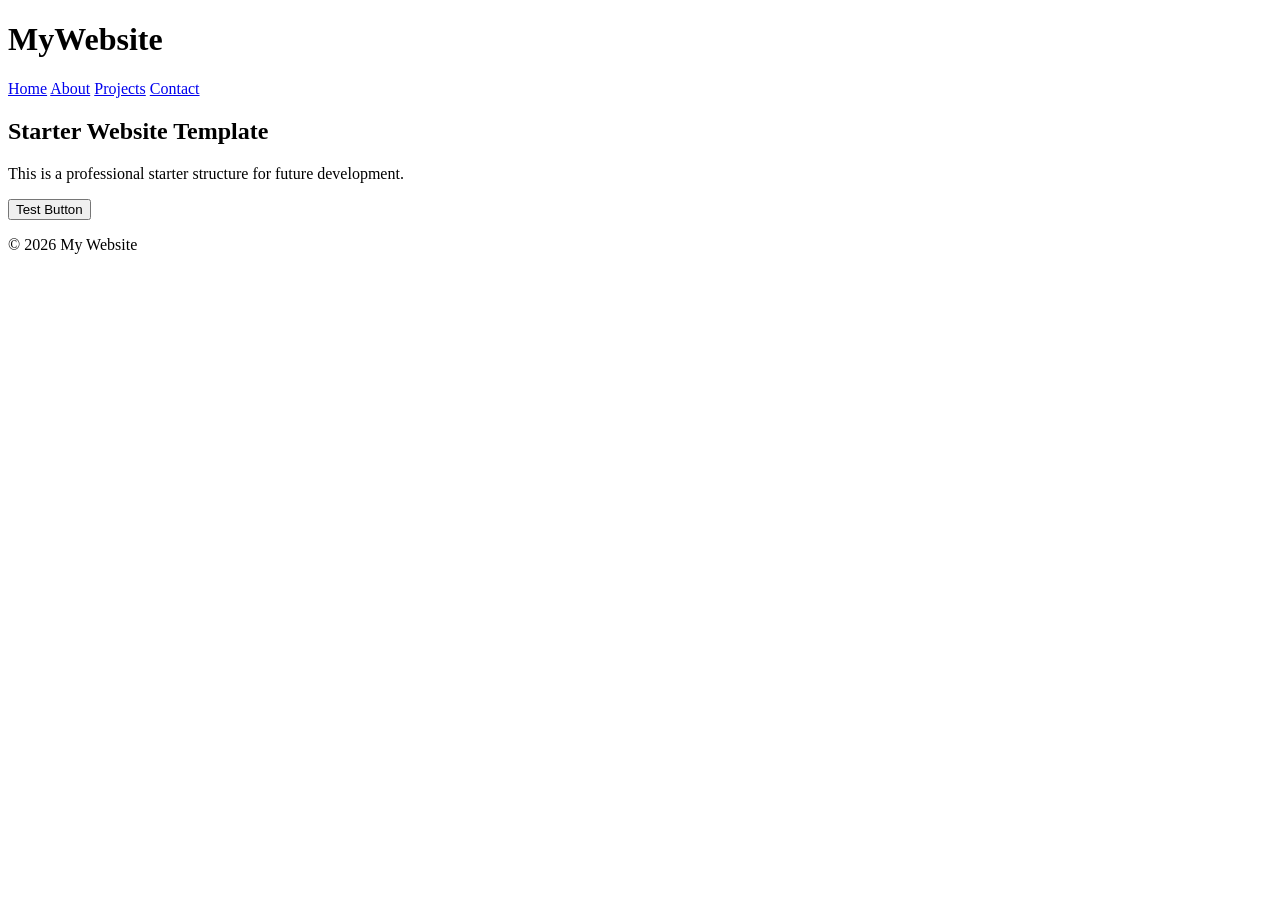
==== index.html @ 94a3c014 "Add files via upload" ====
<!DOCTYPE html>
<html lang="en">
<head>
  <meta charset="UTF-8">
  <meta name="viewport" content="width=device-width, initial-scale=1.0">
  <title>My Website</title>

  <link rel="stylesheet" href="assets/css/styles.css">
</head>

<body>

<header class="site-header">
  <div class="container">
    <h1 class="logo">MyWebsite</h1>

    <nav class="nav">
      <a href="index.html">Home</a>
      <a href="pages/about.html">About</a>
      <a href="#">Projects</a>
      <a href="#">Contact</a>
    </nav>
  </div>
</header>

<main>
  <section class="hero container">
    <h2>Starter Website Template</h2>
    <p>This is a professional starter structure for future development.</p>

    <button id="demoBtn">Test Button</button>
  </section>
</main>

<footer class="site-footer">
  <p>© 2026 My Website</p>
</footer>

<script src="assets/js/main.js"></script>

</body>
</html>
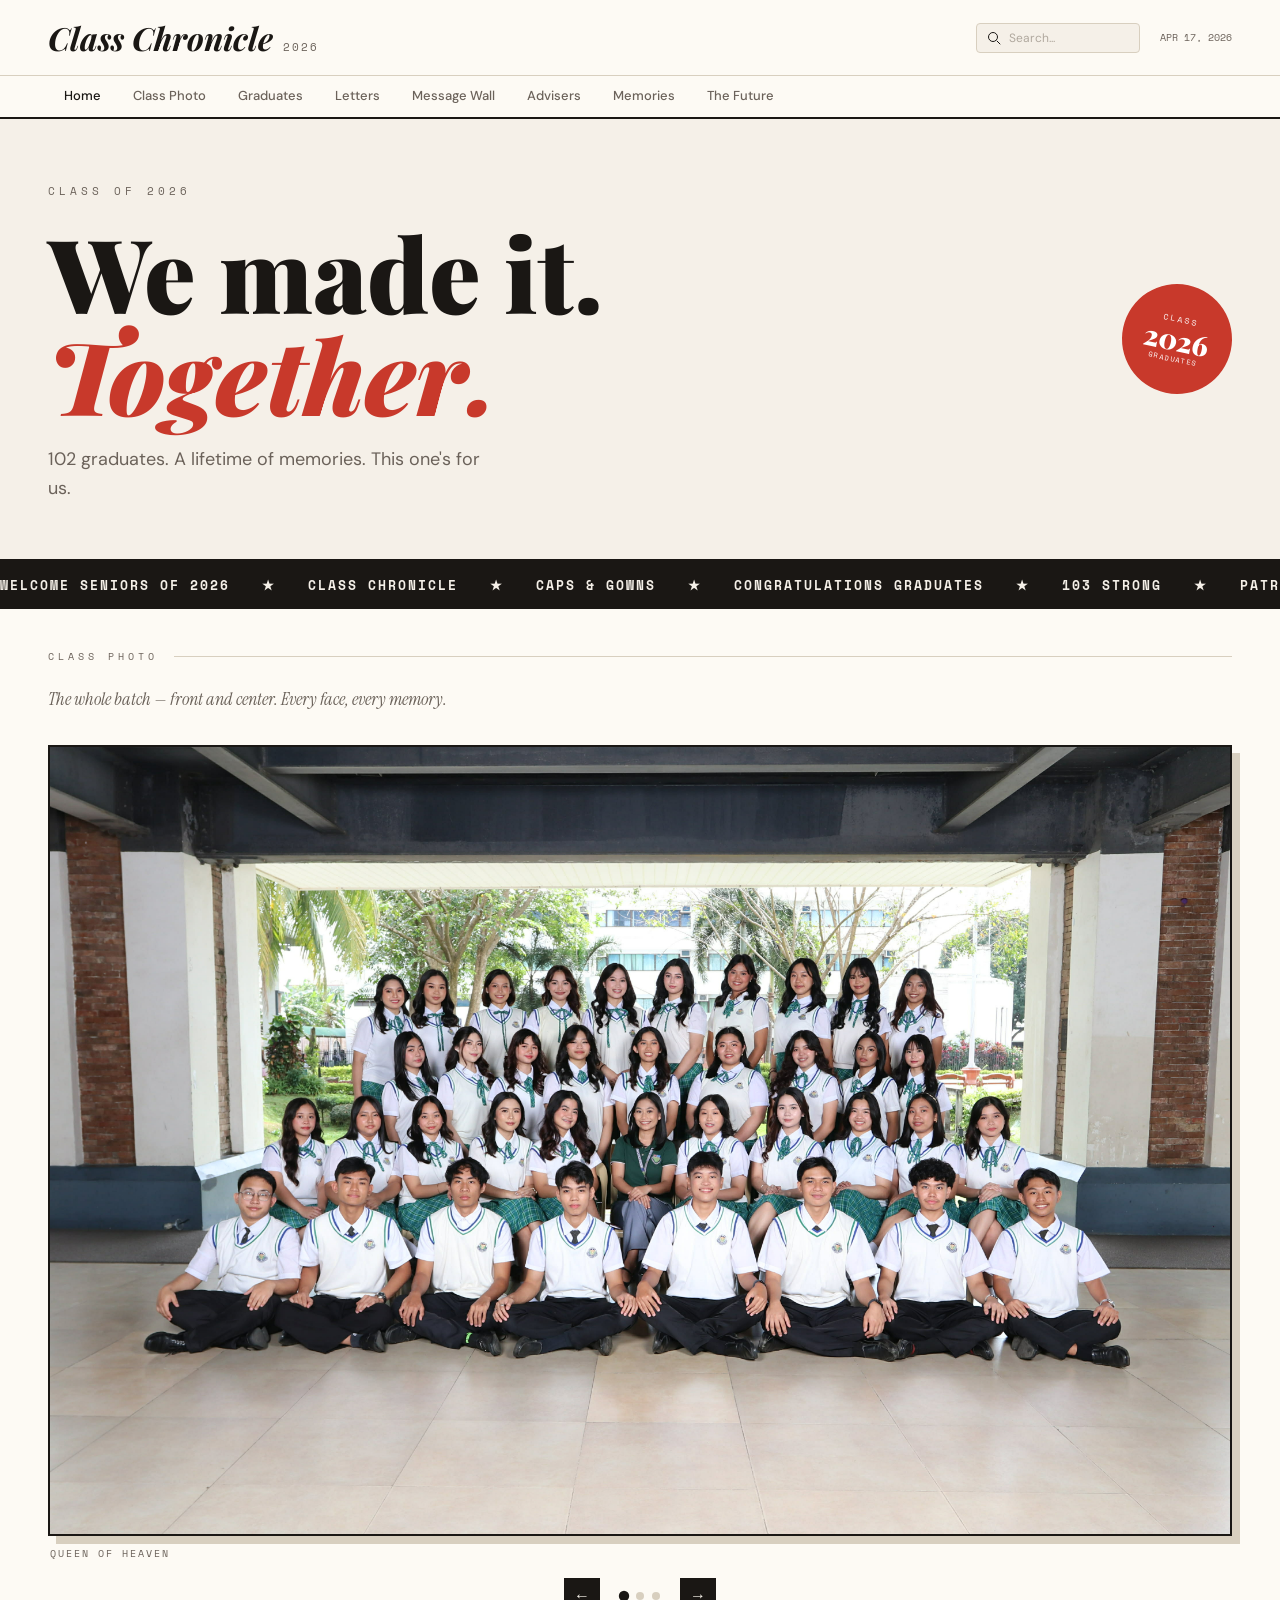
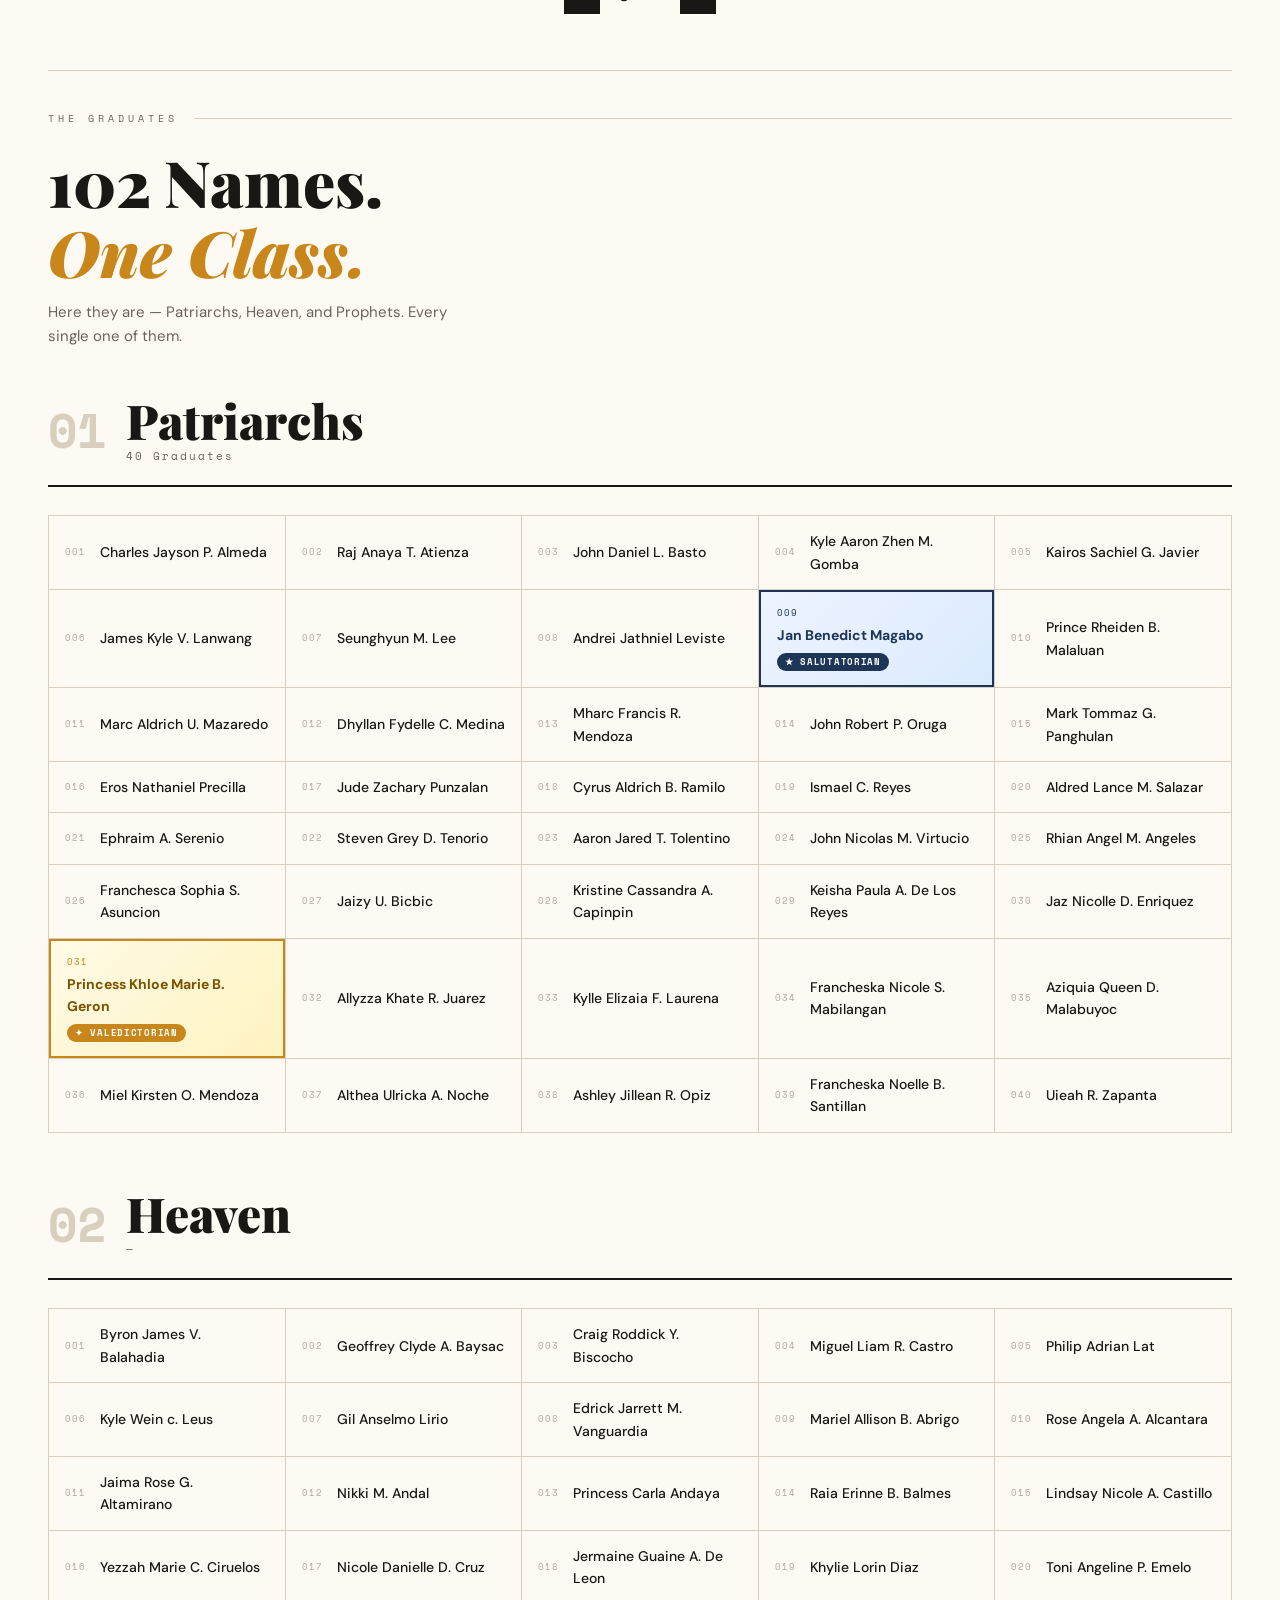
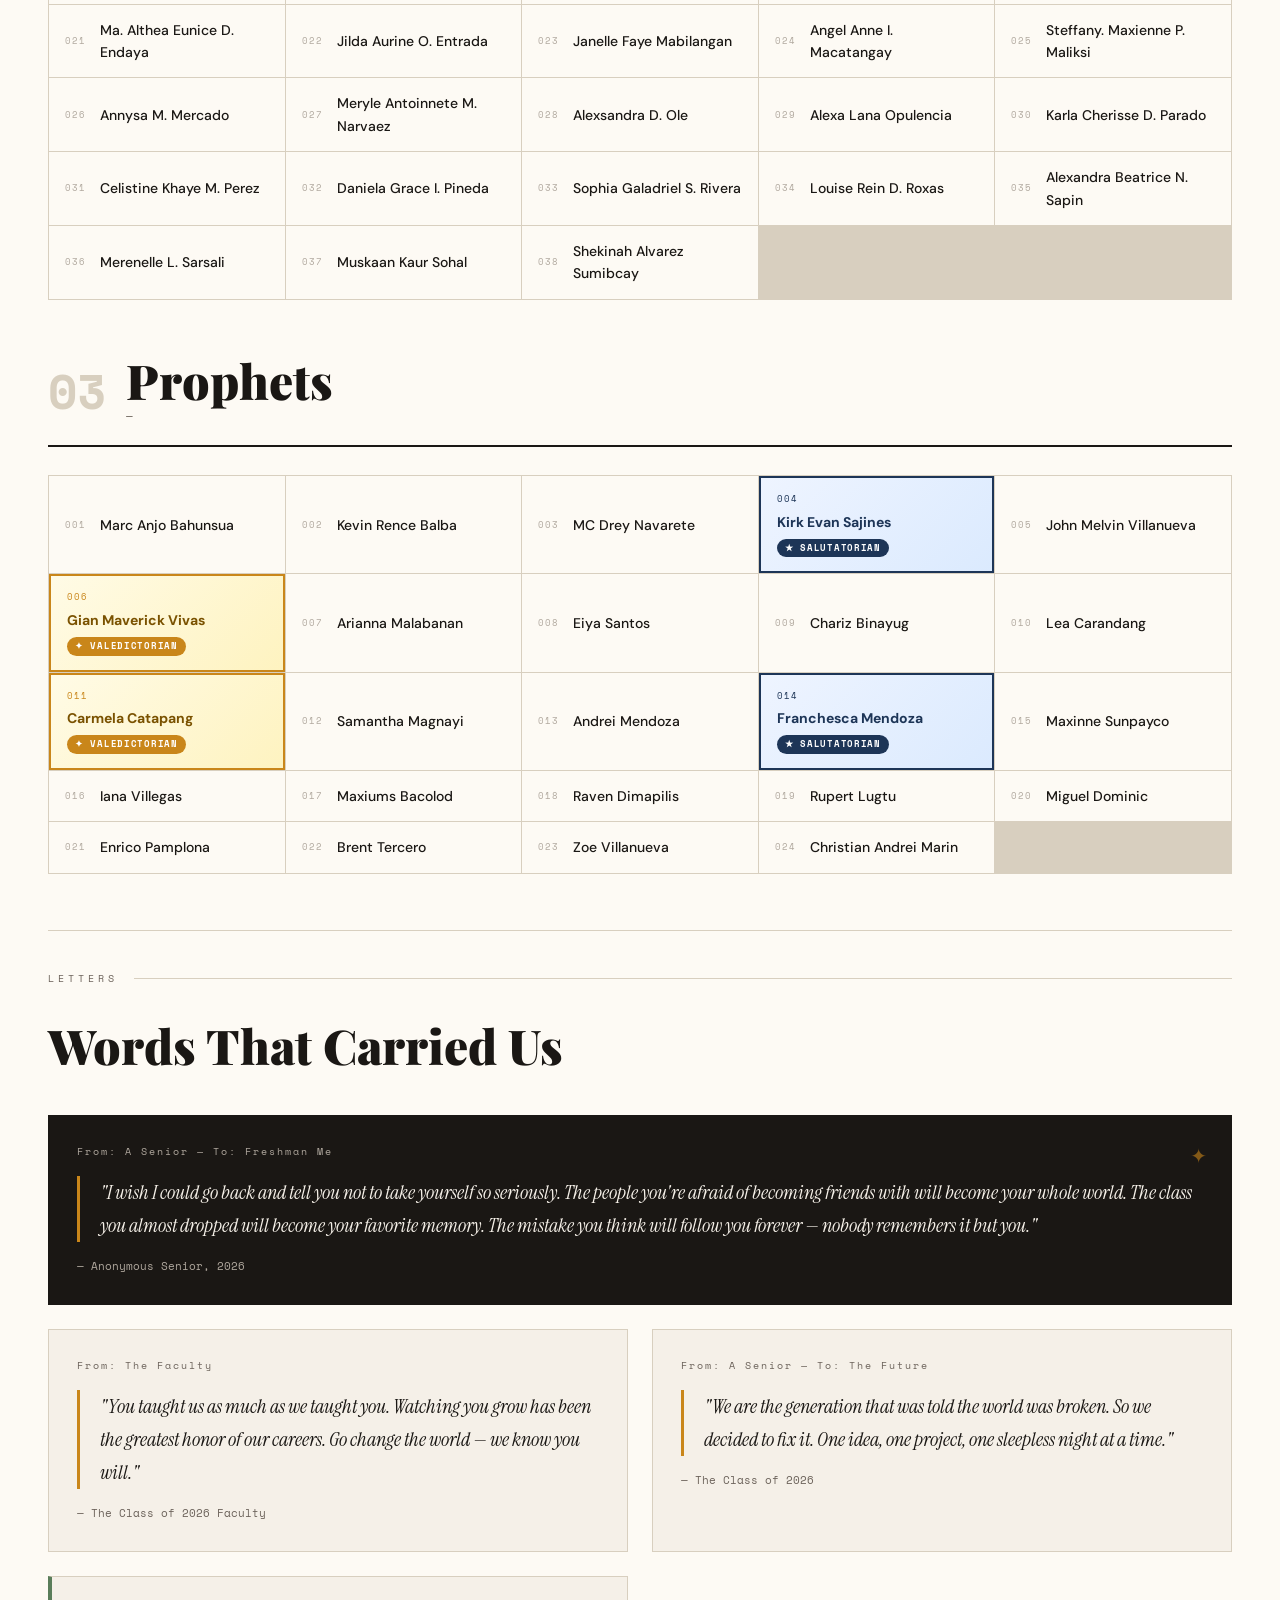
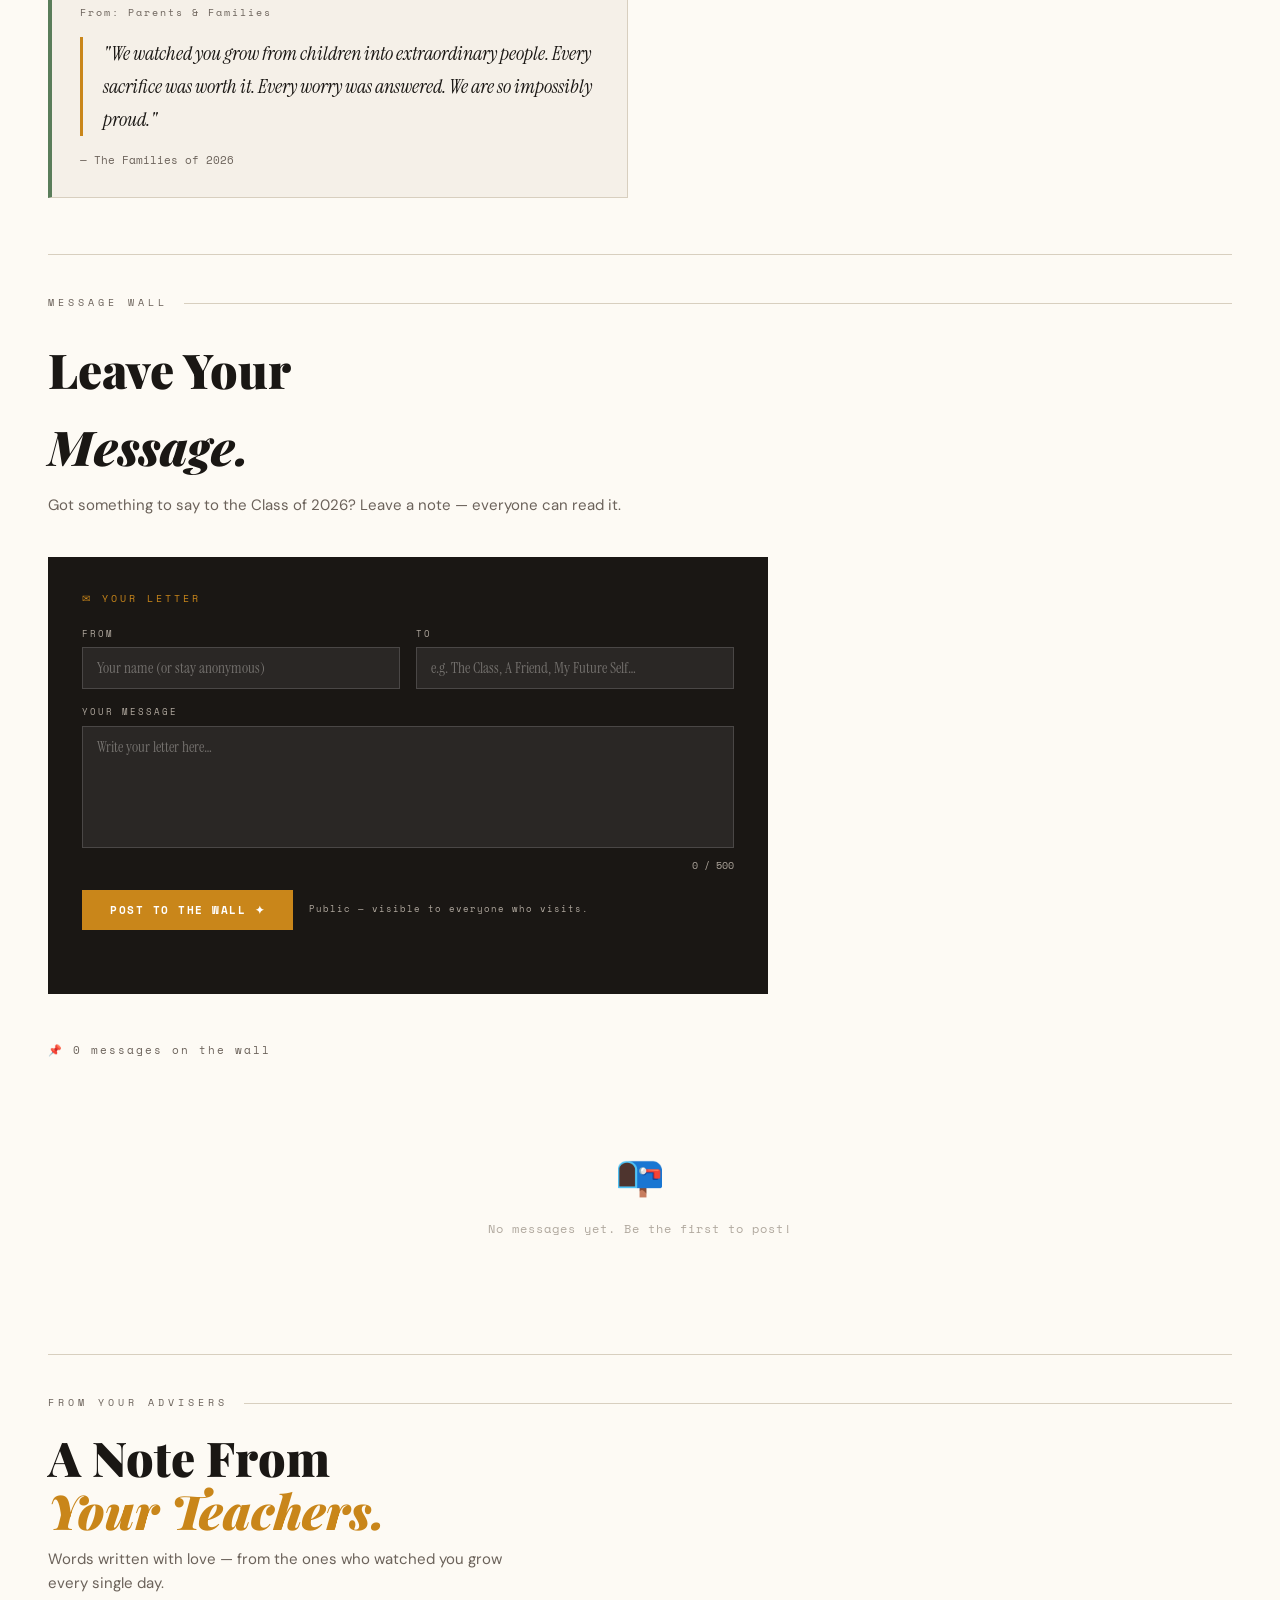
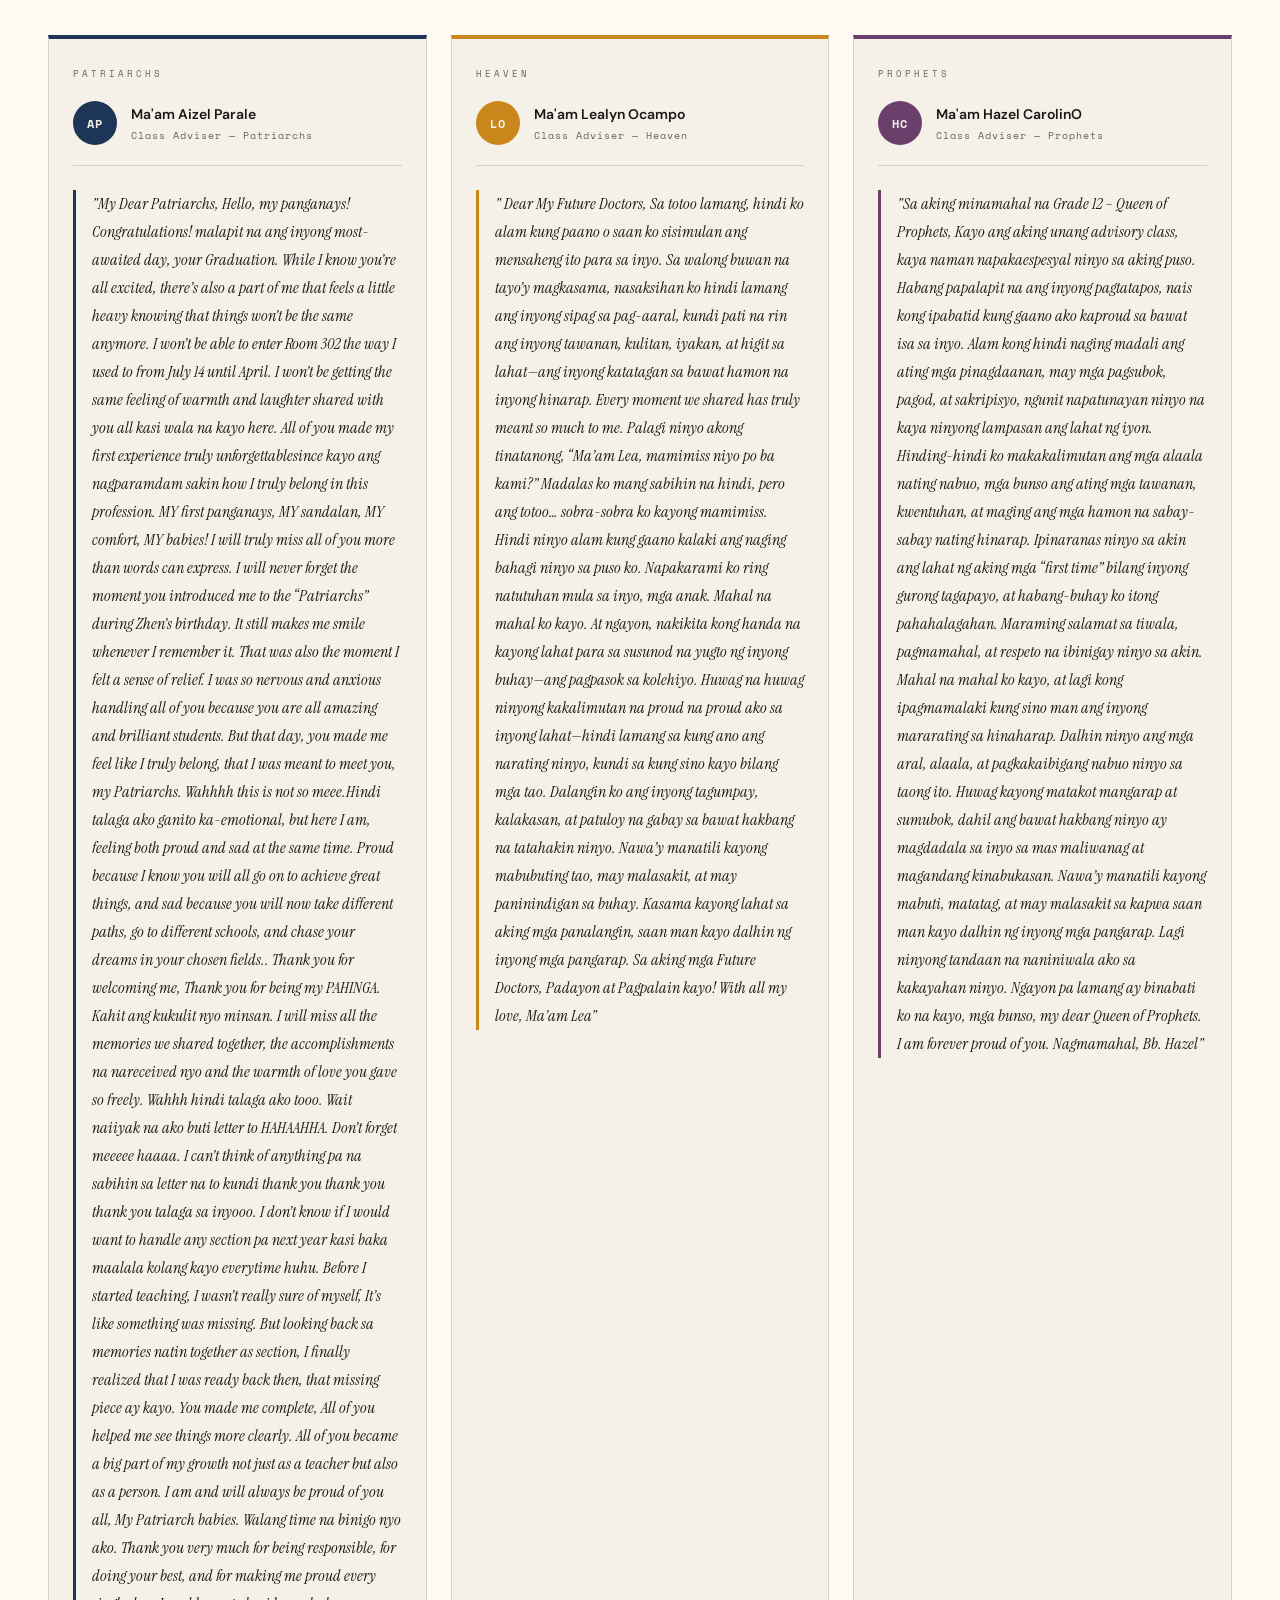
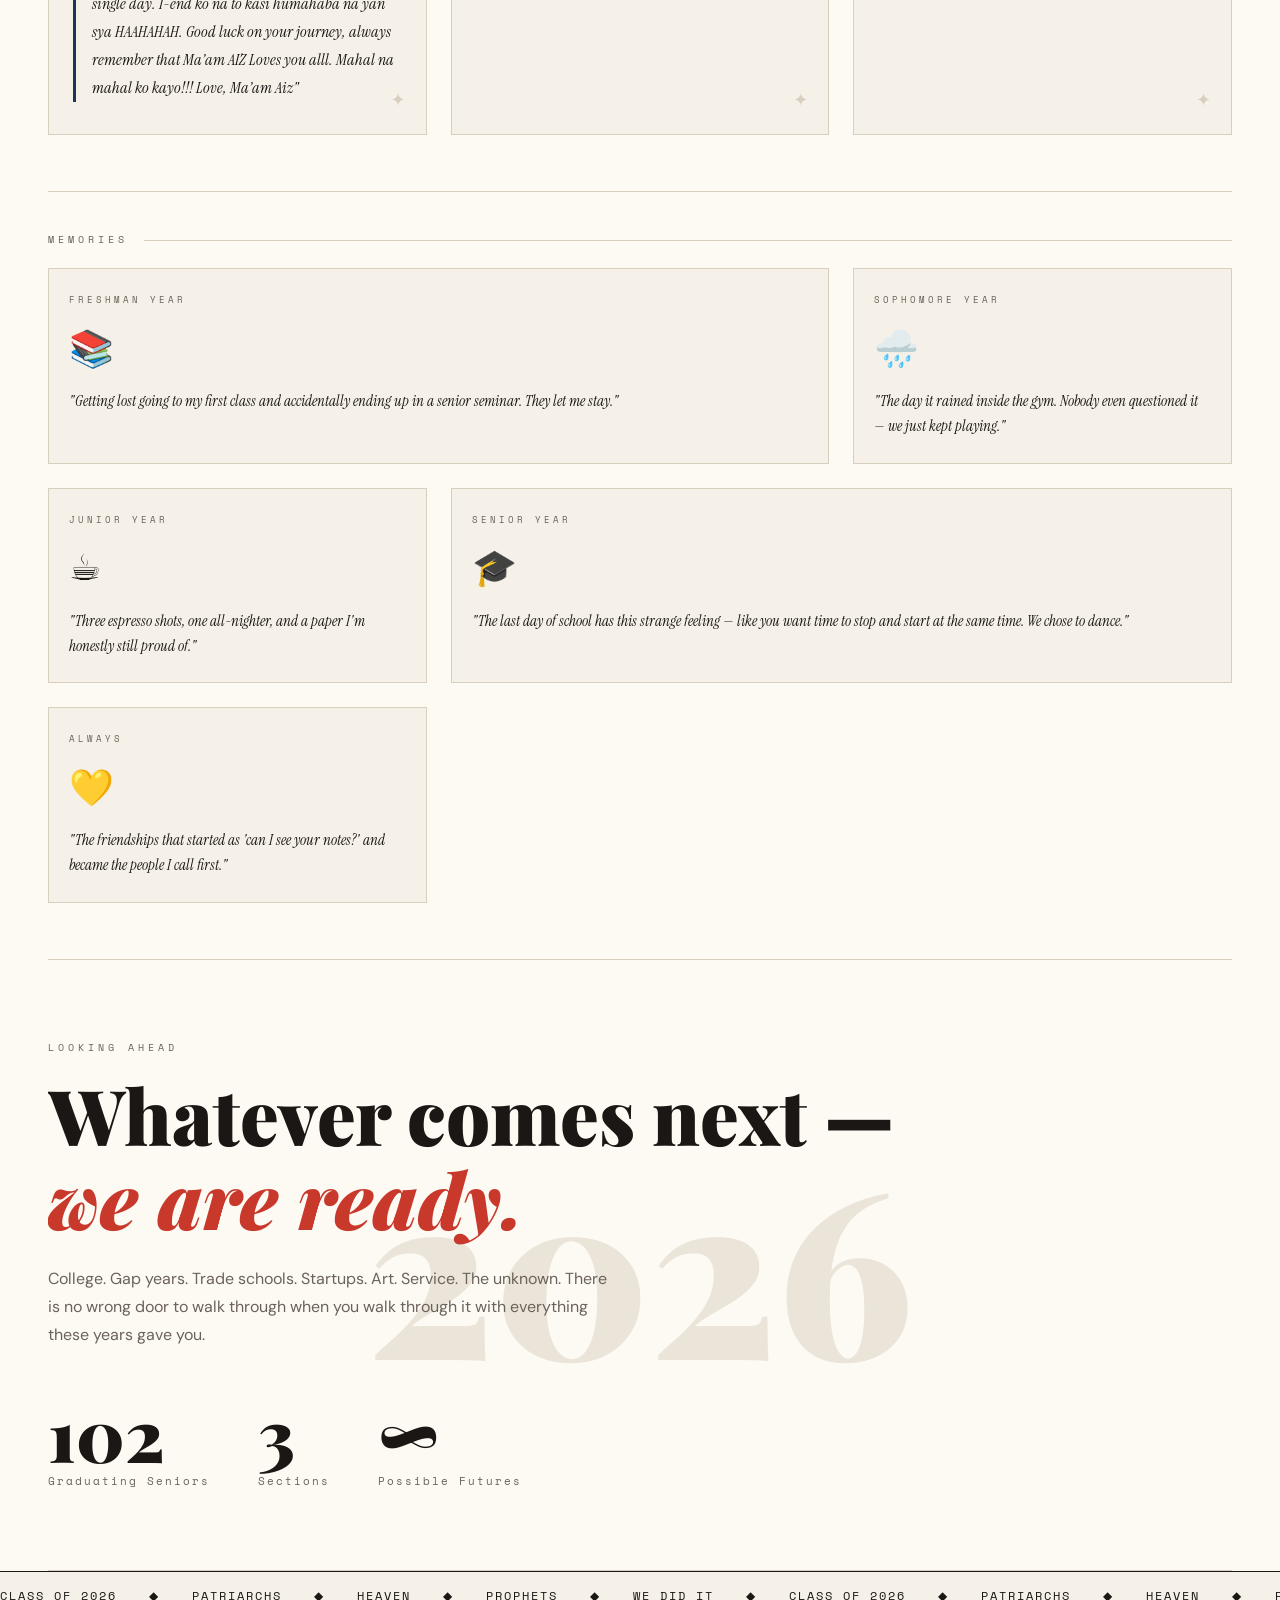
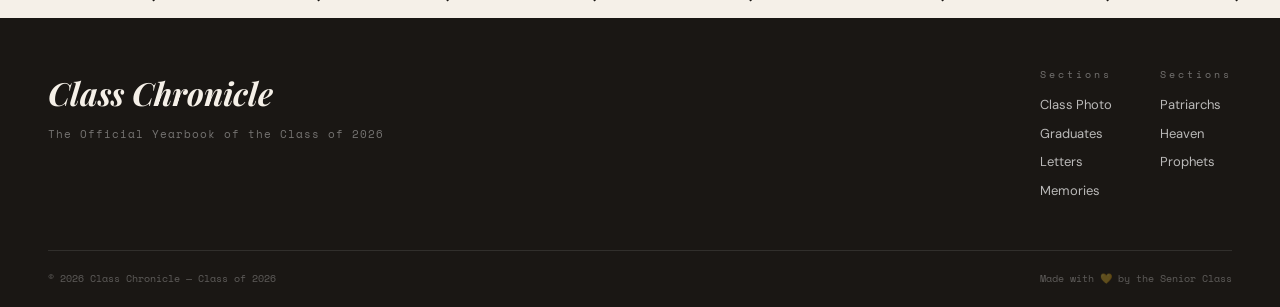
==== commit e49923e9: "Add files via upload" ====
--- a/index.html
+++ b/index.html
@@ -1,42 +1,786 @@
 <!DOCTYPE html>
 <html lang="en">
+
 <head>
-  <meta charset="UTF-8">
-  <meta name="viewport" content="width=device-width, initial-scale=1.0">
-  <title>My Website</title>
-
-  <link rel="stylesheet" href="assets/css/styles.css">
+  <meta charset="UTF-8" />
+  <meta name="viewport" content="width=device-width, initial-scale=1.0" />
+  <title>Graduates of 2026 — Class Chronicle</title>
+  <meta name="description"
+    content="Celebrating the Class of 2026. Memories, milestones and the stories that made us." />
+  <link rel="preconnect" href="https://fonts.googleapis.com" />
+  <link rel="preconnect" href="https://fonts.gstatic.com" crossorigin />
+  <link
+    href="https://fonts.googleapis.com/css2?family=Playfair+Display:ital,wght@0,400;0,700;0,900;1,400;1,700&family=DM+Sans:wght@300;400;500;600&family=Space+Mono:ital,wght@0,400;0,700;1,400&family=Instrument+Serif:ital@0;1&display=swap"
+    rel="stylesheet" />
+  <link rel="stylesheet" href="style.css" />
 </head>
 
 <body>
 
-<header class="site-header">
-  <div class="container">
-    <h1 class="logo">MyWebsite</h1>
-
-    <nav class="nav">
-      <a href="index.html">Home</a>
-      <a href="pages/about.html">About</a>
-      <a href="#">Projects</a>
-      <a href="#">Contact</a>
-    </nav>
+  <!-- ═══════════════════════════════════════════ TOP UTILITY BAR -->
+  <div class="top-bar">
+    <div class="top-bar__logo">
+      <a href="#home" class="logo-link">
+        <span class="logo-text">Class Chronicle</span>
+        <span class="logo-year">2026</span>
+      </a>
+    </div>
+    <div class="top-bar__right">
+      <div class="search-box">
+        <svg width="14" height="14" viewBox="0 0 14 14" fill="none">
+          <circle cx="6" cy="6" r="4.5" stroke="currentColor" />
+          <path d="M10 10l3 3" stroke="currentColor" stroke-linecap="round" />
+        </svg>
+        <input type="text" placeholder="Search..." id="search-input" />
+      </div>
+      <div class="date-display">APR 17, 2026</div>
+    </div>
   </div>
-</header>
-
-<main>
-  <section class="hero container">
-    <h2>Starter Website Template</h2>
-    <p>This is a professional starter structure for future development.</p>
-
-    <button id="demoBtn">Test Button</button>
+
+  <!-- ═══════════════════════════════════════════ NAVIGATION -->
+  <nav class="main-nav" id="main-nav">
+    <ul class="nav-list">
+      <li><a href="#home" class="nav-link active">Home</a></li>
+      <li><a href="#class-photo" class="nav-link">Class Photo</a></li>
+      <li><a href="#graduates" class="nav-link">Graduates</a></li>
+      <li><a href="#letters" class="nav-link">Letters</a></li>
+      <li><a href="#message-wall" class="nav-link">Message Wall</a></li>
+      <li><a href="#teacher-letters" class="nav-link">Advisers</a></li>
+      <li><a href="#memories" class="nav-link">Memories</a></li>
+      <li><a href="#future" class="nav-link">The Future</a></li>
+    </ul>
+  </nav>
+
+  <!-- ═══════════════════════════════════════════ HERO -->
+  <section class="hero" id="home">
+    <div class="hero__content">
+      <div class="hero__kicker">Class of 2026</div>
+      <h1 class="hero__title">
+        We made it.<br>
+        <em>Together.</em>
+      </h1>
+      <p class="hero__sub">102 graduates. A lifetime of memories. This one's for us.</p>
+    </div>
+    <div class="hero__badge">
+      <div class="badge-inner">
+        <span class="badge-top">CLASS</span>
+        <span class="badge-year">2026</span>
+        <span class="badge-bottom">GRADUATES</span>
+      </div>
+    </div>
   </section>
-</main>
-
-<footer class="site-footer">
-  <p>© 2026 My Website</p>
-</footer>
-
-<script src="assets/js/main.js"></script>
-
+
+  <!-- ═══════════════════════════════════════════ TICKER -->
+  <div class="ticker-wrap ticker-wrap--dark">
+    <div class="ticker-track" id="ticker-1">
+      <span>WELCOME SENIORS OF 2026</span><span>★</span>
+      <span>CLASS CHRONICLE</span><span>★</span>
+      <span>CAPS &amp; GOWNS</span><span>★</span>
+      <span>CONGRATULATIONS GRADUATES</span><span>★</span>
+      <span>103 STRONG</span><span>★</span>
+      <span>PATRIARCHS · HEAVEN · PROPHETS</span><span>★</span>
+      <span>WELCOME SENIORS OF 2026</span><span>★</span>
+      <span>CLASS CHRONICLE</span><span>★</span>
+      <span>CAPS &amp; GOWNS</span><span>★</span>
+      <span>CONGRATULATIONS GRADUATES</span><span>★</span>
+      <span>103 STRONG</span><span>★</span>
+      <span>PATRIARCHS · HEAVEN · PROPHETS</span><span>★</span>
+    </div>
+  </div>
+
+  <!-- ═══════════════════════════════════════════ MAIN CONTENT -->
+  <main class="main-grid">
+
+    <!-- ══════════ CLASS PHOTO SECTION -->
+    <section class="class-photo-section" id="class-photo">
+      <div class="section-divider">
+        <span class="section-divider__label">CLASS PHOTO</span>
+      </div>
+      <p class="class-photo-intro">The whole batch — front and center. Every face, every memory.</p>
+
+      <div class="slideshow">
+        <div class="slideshow__track">
+          <div class="slideshow__slide active">
+            <img src="heaven.jpg" class="class-photo-img" alt="The whole batch — front and center.">
+            <div class="photo-caption">QUEEN OF HEAVEN</div>
+          </div>
+          <div class="slideshow__slide">
+            <img src="patriarchs.jpg" class="class-photo-img" alt="Patriarchs section.">
+            <div class="photo-caption">QUEEN OF PATRIARCHS</div>
+          </div>
+          <div class="slideshow__slide">
+            <img src="prophets.jpg" class="class-photo-img" alt="Heaven section.">
+            <div class="photo-caption">QUEEN OF PROPHETS</div>
+          </div>
+        </div>
+        <div class="slideshow__controls">
+          <button class="slideshow__btn" id="slide-prev" aria-label="Previous">&#8592;</button>
+          <div class="slideshow__dots">
+            <span class="slideshow__dot active" data-index="0"></span>
+            <span class="slideshow__dot" data-index="1"></span>
+            <span class="slideshow__dot" data-index="2"></span>
+          </div>
+          <button class="slideshow__btn" id="slide-next" aria-label="Next">&#8594;</button>
+        </div>
+      </div>
+    </section>
+
+    <!-- PATRIARCHS -->
+    <section class="graduates-section" id="graduates">
+      <div class="section-divider">
+        <span class="section-divider__label">THE GRADUATES</span>
+      </div>
+      <div class="graduates-intro">
+        <h2 class="graduates-title">102 Names.<br><em>One Class.</em></h2>
+        <p class="graduates-sub">Here they are — Patriarchs, Heaven, and Prophets. Every single one of them.</p>
+      </div>
+
+      <div class="section-group" id="section-patriarchs">
+        <div class="section-group__header">
+          <div class="section-group__number">01</div>
+          <div>
+            <h3 class="section-group__name">Patriarchs</h3>
+            <div class="section-group__count">40 Graduates</div>
+          </div>
+        </div>
+        <div class="names-grid">
+          <div class="name-card"><span class="name-card__num">001</span><span class="name-card__name">Charles Jayson P.
+              Almeda</span></div>
+          <div class="name-card"><span class="name-card__num">002</span><span class="name-card__name">Raj Anaya T.
+              Atienza</span></div>
+          <div class="name-card"><span class="name-card__num">003</span><span class="name-card__name">John Daniel L.
+              Basto</span></div>
+          <div class="name-card"><span class="name-card__num">004</span><span class="name-card__name">Kyle Aaron Zhen M.
+              Gomba</span></div>
+          <div class="name-card"><span class="name-card__num">005</span><span class="name-card__name">Kairos Sachiel G.
+              Javier</span></div>
+          <div class="name-card"><span class="name-card__num">006</span><span class="name-card__name">James Kyle V.
+              Lanwang</span></div>
+          <div class="name-card"><span class="name-card__num">007</span><span class="name-card__name">Seunghyun M.
+              Lee</span></div>
+          <div class="name-card"><span class="name-card__num">008</span><span class="name-card__name">Andrei Jathniel
+              Leviste</span></div>
+          <div class="name-card name-card--salutatorian"><span class="name-card__num">009</span><span
+              class="name-card__name">Jan Benedict Magabo</span><span class="honor-badge honor-badge--sal">★
+              Salutatorian</span></div>
+          <div class="name-card"><span class="name-card__num">010</span><span class="name-card__name">Prince Rheiden B.
+              Malaluan</span></div>
+          <div class="name-card"><span class="name-card__num">011</span><span class="name-card__name">Marc Aldrich U.
+              Mazaredo</span></div>
+          <div class="name-card"><span class="name-card__num">012</span><span class="name-card__name">Dhyllan Fydelle C.
+              Medina</span></div>
+
+          <div class="name-card">
+            <span class="name-card__num">013</span>
+            <span class="name-card__name">Mharc Francis R. Mendoza</span>
+          </div>
+
+          <div class="name-card"><span class="name-card__num">014</span><span class="name-card__name">John Robert P.
+              Oruga</span></div>
+          <div class="name-card"><span class="name-card__num">015</span><span class="name-card__name">Mark Tommaz G.
+              Panghulan</span></div>
+          <div class="name-card"><span class="name-card__num">016</span><span class="name-card__name">Eros Nathaniel
+              Precilla</span></div>
+          <div class="name-card"><span class="name-card__num">017</span><span class="name-card__name">Jude Zachary
+              Punzalan</span></div>
+          <div class="name-card"><span class="name-card__num">018</span><span class="name-card__name">Cyrus Aldrich B.
+              Ramilo</span></div>
+          <div class="name-card"><span class="name-card__num">019</span><span class="name-card__name">Ismael C.
+              Reyes</span></div>
+          <div class="name-card"><span class="name-card__num">020</span><span class="name-card__name">Aldred Lance M.
+              Salazar</span></div>
+          <div class="name-card"><span class="name-card__num">021</span><span class="name-card__name">Ephraim A.
+              Serenio</span></div>
+          <div class="name-card"><span class="name-card__num">022</span><span class="name-card__name">Steven Grey D.
+              Tenorio</span></div>
+          <div class="name-card"><span class="name-card__num">023</span><span class="name-card__name">Aaron Jared T.
+              Tolentino</span></div>
+          <div class="name-card"><span class="name-card__num">024</span><span class="name-card__name">John Nicolas M.
+              Virtucio</span></div>
+          <div class="name-card"><span class="name-card__num">025</span><span class="name-card__name">Rhian Angel M.
+              Angeles</span></div>
+          <div class="name-card"><span class="name-card__num">026</span><span class="name-card__name">Franchesca Sophia
+              S. Asuncion</span></div>
+          <div class="name-card"><span class="name-card__num">027</span><span class="name-card__name">Jaizy U.
+              Bicbic</span></div>
+          <div class="name-card"><span class="name-card__num">028</span><span class="name-card__name">Kristine Cassandra
+              A. Capinpin</span></div>
+          <div class="name-card"><span class="name-card__num">029</span><span class="name-card__name">Keisha Paula A. De
+              Los Reyes</span></div>
+          <div class="name-card"><span class="name-card__num">030</span><span class="name-card__name">Jaz Nicolle D.
+              Enriquez</span></div>
+          <div class="name-card name-card--valedictorian"><span class="name-card__num">031</span><span
+              class="name-card__name">Princess Khloe Marie B. Geron</span><span class="honor-badge honor-badge--val">✦
+              Valedictorian</span></div>
+          <div class="name-card"><span class="name-card__num">032</span><span class="name-card__name">Allyzza Khate R.
+              Juarez</span></div>
+          <div class="name-card"><span class="name-card__num">033</span><span class="name-card__name">Kylle Elizaia F.
+              Laurena</span></div>
+          <div class="name-card"><span class="name-card__num">034</span><span class="name-card__name">Francheska Nicole
+              S. Mabilangan</span></div>
+          <div class="name-card"><span class="name-card__num">035</span><span class="name-card__name">Aziquia Queen D.
+              Malabuyoc</span></div>
+          <div class="name-card"><span class="name-card__num">036</span><span class="name-card__name">Miel Kirsten O.
+              Mendoza</span></div>
+          <div class="name-card"><span class="name-card__num">037</span><span class="name-card__name">Althea Ulricka A.
+              Noche</span></div>
+          <div class="name-card"><span class="name-card__num">038</span><span class="name-card__name">Ashley Jillean R.
+              Opiz</span></div>
+          <div class="name-card"><span class="name-card__num">039</span><span class="name-card__name">Francheska Noelle
+              B. Santillan</span></div>
+          <div class="name-card"><span class="name-card__num">040</span><span class="name-card__name">Uieah R.
+              Zapanta</span></div>
+        </div>
+        <div class="section-group" id="section-heaven">
+        </div>
+
+        <div class="section-group" id="section-prophets">
+        </div>
+        <!-- HEAVEN -->
+        <div class="section-group" id="section-heaven">
+          <div class="section-group__header">
+            <div class="section-group__number">02</div>
+            <div>
+              <h3 class="section-group__name">Heaven</h3>
+              <div class="section-group__count">—</div>
+            </div>
+          </div>
+          <div class="names-grid">
+            <div class="name-card"><span class="name-card__num">001</span><span class="name-card__name">Byron James V.
+                Balahadia</span></div>
+            <div class="name-card"><span class="name-card__num">002</span><span class="name-card__name">Geoffrey Clyde
+                A. Baysac</span></div>
+            <div class="name-card"><span class="name-card__num">003</span><span class="name-card__name">Craig Roddick Y.
+                Biscocho</span></div>
+            <div class="name-card"><span class="name-card__num">004</span><span class="name-card__name">Miguel Liam R.
+                Castro</span></div>
+            <div class="name-card"><span class="name-card__num">005</span><span class="name-card__name">Philip Adrian
+                Lat</span></div>
+            <div class="name-card"><span class="name-card__num">006</span><span class="name-card__name">Kyle Wein c.
+                Leus</span></div>
+            <div class="name-card"><span class="name-card__num">007</span><span class="name-card__name">Gil Anselmo
+                Lirio</span></div>
+            <div class="name-card"><span class="name-card__num">008</span><span class="name-card__name">Edrick Jarrett
+                M. Vanguardia</span></div>
+            <div class="name-card"><span class="name-card__num">009</span><span class="name-card__name">Mariel Allison
+                B. Abrigo</span></div>
+            <div class="name-card"><span class="name-card__num">010</span><span class="name-card__name">Rose Angela A.
+                Alcantara</span></div>
+            <div class="name-card"><span class="name-card__num">011</span><span class="name-card__name">Jaima Rose G.
+                Altamirano</span></div>
+            <div class="name-card"><span class="name-card__num">012</span><span class="name-card__name">Nikki M.
+                Andal</span></div>
+            <div class="name-card"><span class="name-card__num">013</span><span class="name-card__name">Princess Carla
+                Andaya</span></div>
+
+            <div class="name-card">
+              <span class="name-card__num">014</span>
+              <span class="name-card__name">Raia Erinne B. Balmes</span>
+            </div>
+
+            <div class="name-card"><span class="name-card__num">015</span><span class="name-card__name">Lindsay Nicole
+                A. Castillo</span></div>
+            <div class="name-card"><span class="name-card__num">016</span><span class="name-card__name">Yezzah Marie C.
+                Ciruelos</span></div>
+            <div class="name-card"><span class="name-card__num">017</span><span class="name-card__name">Nicole Danielle
+                D. Cruz</span></div>
+            <div class="name-card"><span class="name-card__num">018</span><span class="name-card__name">Jermaine Guaine
+                A. De Leon</span></div>
+            <div class="name-card"><span class="name-card__num">019</span><span class="name-card__name">Khylie Lorin
+                Diaz</span></div>
+            <div class="name-card"><span class="name-card__num">020</span><span class="name-card__name">Toni Angeline P.
+                Emelo</span></div>
+            <div class="name-card"><span class="name-card__num">021</span><span class="name-card__name">Ma. Althea
+                Eunice D. Endaya</span></div>
+            <div class="name-card"><span class="name-card__num">022</span><span class="name-card__name">Jilda Aurine O.
+                Entrada</span></div>
+            <div class="name-card"><span class="name-card__num">023</span><span class="name-card__name">Janelle Faye
+                Mabilangan</span></div>
+            <div class="name-card"><span class="name-card__num">024</span><span class="name-card__name">Angel Anne I.
+                Macatangay</span></div>
+            <div class="name-card"><span class="name-card__num">025</span><span class="name-card__name">Steffany.
+                Maxienne P. Maliksi</span></div>
+            <div class="name-card"><span class="name-card__num">026</span><span class="name-card__name">Annysa M.
+                Mercado</span></div>
+            <div class="name-card"><span class="name-card__num">027</span><span class="name-card__name">Meryle
+                Antoinnete M. Narvaez</span></div>
+            <div class="name-card"><span class="name-card__num">028</span><span class="name-card__name">Alexsandra D.
+                Ole</span></div>
+            <div class="name-card"><span class="name-card__num">029</span><span class="name-card__name">Alexa Lana
+                Opulencia</span></div>
+            <div class="name-card"><span class="name-card__num">030</span><span class="name-card__name">Karla Cherisse
+                D. Parado</span></div>
+            <div class="name-card"><span class="name-card__num">031</span><span class="name-card__name">Celistine Khaye
+                M. Perez</span></div>
+            <div class="name-card"><span class="name-card__num">032</span><span class="name-card__name">Daniela Grace I.
+                Pineda</span></div>
+            <div class="name-card"><span class="name-card__num">033</span><span class="name-card__name">Sophia Galadriel
+                S. Rivera</span></div>
+            <div class="name-card"><span class="name-card__num">034</span><span class="name-card__name">Louise Rein D.
+                Roxas</span></div>
+            <div class="name-card"><span class="name-card__num">035</span><span class="name-card__name">Alexandra
+                Beatrice N. Sapin</span></div>
+            <div class="name-card"><span class="name-card__num">036</span><span class="name-card__name">Merenelle L.
+                Sarsali</span></div>
+            <div class="name-card"><span class="name-card__num">037</span><span class="name-card__name">Muskaan Kaur
+                Sohal</span></div>
+            <div class="name-card"><span class="name-card__num">038</span><span class="name-card__name">Shekinah Alvarez
+                Sumibcay</span></div>
+          </div>
+        </div>
+
+        <!-- PROPHETS -->
+        <div class="section-group" id="section-prophets">
+          <div class="section-group__header">
+            <div class="section-group__number">03</div>
+            <div>
+              <h3 class="section-group__name">Prophets</h3>
+              <div class="section-group__count">—</div>
+            </div>
+          </div>
+          <div class="names-grid">
+            <div class="name-card"><span class="name-card__num">001</span><span class="name-card__name">Marc Anjo
+                Bahunsua</span></div>
+            <div class="name-card"><span class="name-card__num">002</span><span class="name-card__name">Kevin Rence
+                Balba</span></div>
+            <div class="name-card"><span class="name-card__num">003</span><span class="name-card__name">MC Drey
+                Navarete</span></div>
+            <div class="name-card name-card--salutatorian"><span class="name-card__num">004</span><span
+                class="name-card__name">Kirk Evan Sajines</span><span class="honor-badge honor-badge--sal">★
+                Salutatorian</span></div>
+            <div class="name-card"><span class="name-card__num">005</span><span class="name-card__name">John Melvin
+                Villanueva</span></div>
+            <div class="name-card name-card--valedictorian"><span class="name-card__num">006</span><span
+                class="name-card__name">Gian Maverick Vivas</span><span class="honor-badge honor-badge--val">✦
+                Valedictorian</span></div>
+            <div class="name-card"><span class="name-card__num">007</span><span class="name-card__name">Arianna
+                Malabanan</span></div>
+            <div class="name-card"><span class="name-card__num">008</span><span class="name-card__name">Eiya
+                Santos</span></div>
+            <div class="name-card"><span class="name-card__num">009</span><span class="name-card__name">Chariz
+                Binayug</span></div>
+            <div class="name-card"><span class="name-card__num">010</span><span class="name-card__name">Lea
+                Carandang</span></div>
+            <div class="name-card name-card--valedictorian"><span class="name-card__num">011</span><span
+                class="name-card__name">Carmela Catapang</span><span class="honor-badge honor-badge--val">✦
+                Valedictorian</span></div>
+            <div class="name-card"><span class="name-card__num">012</span><span class="name-card__name">Samantha
+                Magnayi</span></div>
+
+            <div class="name-card">
+              <span class="name-card__num">013</span>
+              <span class="name-card__name">Andrei Mendoza</span>
+            </div>
+
+            <div class="name-card name-card--salutatorian"><span class="name-card__num">014</span><span
+                class="name-card__name">Franchesca Mendoza</span><span class="honor-badge honor-badge--sal">★
+                Salutatorian</span></div>
+            <div class="name-card"><span class="name-card__num">015</span><span class="name-card__name">Maxinne
+                Sunpayco</span></div>
+            <div class="name-card"><span class="name-card__num">016</span><span class="name-card__name">Iana
+                Villegas</span></div>
+            <div class="name-card"><span class="name-card__num">017</span><span class="name-card__name">Maxiums
+                Bacolod</span></div>
+            <div class="name-card"><span class="name-card__num">018</span><span class="name-card__name">Raven
+                Dimapilis</span></div>
+            <div class="name-card"><span class="name-card__num">019</span><span class="name-card__name">Rupert
+                Lugtu</span></div>
+            <div class="name-card"><span class="name-card__num">020</span><span class="name-card__name">Miguel
+                Dominic</span></div>
+            <div class="name-card"><span class="name-card__num">021</span><span class="name-card__name">Enrico
+                Pamplona</span></div>
+            <div class="name-card"><span class="name-card__num">022</span><span class="name-card__name">Brent
+                Tercero</span></div>
+            <div class="name-card"><span class="name-card__num">023</span><span class="name-card__name">Zoe
+                Villanueva</span></div>
+            <div class="name-card"><span class="name-card__num">024</span><span class="name-card__name">Christian Andrei
+                Marin</span></div>
+          </div>
+        </div>
+
+    </section>
+
+    <!-- ══════════ LETTERS SECTION -->
+    <section class="letters-section" id="letters">
+      <div class="letters-section__header">
+        <div class="section-divider">
+          <span class="section-divider__label">LETTERS</span>
+        </div>
+        <h2 class="letters-section__title">Words That Carried Us</h2>
+      </div>
+
+      <div class="letters-grid">
+
+        <div class="letter-card letter-card--featured" id="letter-featured">
+          <div class="letter-card__from">From: A Senior — To: Freshman Me</div>
+          <blockquote class="letter-card__quote">
+            "I wish I could go back and tell you not to take yourself so seriously. The people you're afraid of
+            becoming
+            friends with will become your whole world. The class you almost dropped will become your favorite
+            memory.
+            The mistake you think will follow you forever — nobody remembers it but you."
+          </blockquote>
+          <div class="letter-card__sig">— Anonymous Senior, 2026</div>
+          <div class="letter-card__deco">✦</div>
+        </div>
+
+        <div class="letter-card" id="letter-2">
+          <div class="letter-card__from">From: The Faculty</div>
+          <blockquote class="letter-card__quote">
+            "You taught us as much as we taught you. Watching you grow has been the greatest honor of our careers.
+            Go
+            change the world — we know you will."
+          </blockquote>
+          <div class="letter-card__sig">— The Class of 2026 Faculty</div>
+        </div>
+
+        <div class="letter-card" id="letter-3">
+          <div class="letter-card__from">From: A Senior — To: The Future</div>
+          <blockquote class="letter-card__quote">
+            "We are the generation that was told the world was broken. So we decided to fix it. One idea, one
+            project,
+            one sleepless night at a time."
+          </blockquote>
+          <div class="letter-card__sig">— The Class of 2026</div>
+        </div>
+
+        <div class="letter-card letter-card--parent" id="letter-4">
+          <div class="letter-card__from">From: Parents &amp; Families</div>
+          <blockquote class="letter-card__quote">
+            "We watched you grow from children into extraordinary people. Every sacrifice was worth it. Every worry
+            was
+            answered. We are so impossibly proud."
+          </blockquote>
+          <div class="letter-card__sig">— The Families of 2026</div>
+        </div>
+
+      </div>
+    </section>
+
+    <!-- ══════════ COMMUNITY MESSAGE WALL -->
+    <section class="message-wall-section" id="message-wall">
+      <div class="section-divider">
+        <span class="section-divider__label">MESSAGE WALL</span>
+      </div>
+      <div class="message-wall-intro">
+        <h2 class="message-wall__title">Leave Your<br><em>Message.</em></h2>
+        <p class="message-wall__sub">Got something to say to the Class of 2026? Leave a note — everyone can read it.</p>
+      </div>
+
+      <!-- SUBMIT FORM -->
+      <div class="msg-form-wrap">
+        <div class="msg-form-card">
+          <div class="msg-form-card__label">✉ YOUR LETTER</div>
+          <div class="msg-form-row">
+            <div class="msg-form-field">
+              <label class="msg-form-label" for="msg-from">From</label>
+              <input class="msg-form-input" type="text" id="msg-from" placeholder="Your name (or stay anonymous)"
+                maxlength="60" />
+            </div>
+            <div class="msg-form-field">
+              <label class="msg-form-label" for="msg-to">To</label>
+              <input class="msg-form-input" type="text" id="msg-to"
+                placeholder="e.g. The Class, A Friend, My Future Self…" maxlength="60" />
+            </div>
+          </div>
+          <div class="msg-form-field">
+            <label class="msg-form-label" for="msg-body">Your Message</label>
+            <textarea class="msg-form-textarea" id="msg-body" placeholder="Write your letter here…" maxlength="500"
+              rows="5"></textarea>
+            <div class="msg-form-counter"><span id="msg-char-count">0</span> / 500</div>
+          </div>
+          <div class="msg-form-actions">
+            <button class="msg-submit-btn" id="msg-submit-btn">Post to the Wall ✦</button>
+            <span class="msg-form-note">Public — visible to everyone who visits.</span>
+          </div>
+          <div class="msg-submit-feedback" id="msg-submit-feedback"></div>
+        </div>
+      </div>
+
+      <!-- PUBLIC WALL -->
+      <div class="msg-wall-header">
+        <span class="msg-wall-count-label">📌 <span id="msg-count">0</span> messages on the wall</span>
+      </div>
+      <div class="msg-wall-grid" id="msg-wall-grid">
+        <div class="msg-wall-empty" id="msg-wall-empty">
+          <span class="msg-wall-empty__icon">📭</span>
+          <p>No messages yet. Be the first to post!</p>
+        </div>
+      </div>
+    </section>
+
+    <!-- ══════════ TEACHER'S LETTERS SECTION -->
+    <section class="teacher-letters-section" id="teacher-letters">
+      <div class="section-divider">
+        <span class="section-divider__label">FROM YOUR ADVISERS</span>
+      </div>
+      <h2 class="teacher-letters__title">A Note From<br><em>Your Teachers.</em></h2>
+      <p class="teacher-letters__sub">Words written with love — from the ones who watched you grow every single day.
+      </p>
+
+      <div class="teacher-letters__grid">
+
+        <div class="teacher-letter-card">
+          <div class="teacher-letter-card__section-tag">PATRIARCHS</div>
+          <div class="teacher-letter-card__teacher">
+            <div class="teacher-letter-card__avatar">AP</div>
+            <div>
+              <div class="teacher-letter-card__name">Ma'am Aizel Parale</div>
+              <div class="teacher-letter-card__role">Class Adviser — Patriarchs</div>
+            </div>
+          </div>
+          <blockquote class="teacher-letter-card__quote">
+            "My Dear Patriarchs,
+            Hello, my panganays! Congratulations! malapit na ang inyong most-awaited day, your
+            Graduation. While I know you’re all excited, there’s also a part of me that feels a little heavy
+            knowing that things won’t be the same anymore. I won’t be able to enter Room 302 the way I
+            used to from July 14 until April. I won’t be getting the same feeling of warmth and laughter
+            shared with you all kasi wala na kayo here. All of you made my first experience truly
+            unforgettablesince kayo ang nagparamdam sakin how I truly belong in this profession. MY first
+            panganays, MY sandalan, MY comfort, MY babies! I will truly miss all of you more than words
+            can express. I will never forget the moment you introduced me to the “Patriarchs” during Zhen’s
+            birthday. It still makes me smile whenever I remember it. That was also the moment I felt a sense
+            of relief. I was so nervous and anxious handling all of you because you are all amazing and
+            brilliant students. But that day, you made me feel like I truly belong, that I was meant to meet
+            you, my Patriarchs. Wahhhh this is not so meee.Hindi talaga ako ganito ka-emotional, but here I
+            am, feeling both proud and sad at the same time. Proud because I know you will all go on to
+            achieve great things, and sad because you will now take different paths, go to different schools,
+            and chase your dreams in your chosen fields.. Thank you for welcoming me, Thank you for
+            being my PAHINGA. Kahit ang kukulit nyo minsan. I will miss all the memories we shared
+            together, the accomplishments na nareceived nyo and the warmth of love you gave so freely.
+            Wahhh hindi talaga ako tooo. Wait naiiyak na ako buti letter to HAHAAHHA. Don’t forget
+            meeeee haaaa. I can’t think of anything pa na sabihin sa letter na to kundi thank you thank you
+            thank you talaga sa inyooo. I don’t know if I would want to handle any section pa next year kasi
+            baka maalala kolang kayo everytime huhu. Before I started teaching, I wasn’t really sure of
+            myself, It’s like something was missing. But looking back sa memories natin together as section,
+            I finally realized that I was ready back then, that missing piece ay kayo. You made me complete,
+            All of you helped me see things more clearly. All of you became a big part of my growth not just
+            as a teacher but also as a person. I am and will always be proud of you all, My Patriarch babies.
+            Walang time na binigo nyo ako. Thank you very much for being responsible, for doing your best,
+            and for making me proud every single day. I-end ko na to kasi humahaba na yan sya
+            HAAHAHAH. Good luck on your journey, always remember that Ma’am AIZ Loves you alll.
+            Mahal na mahal ko kayo!!!
+            Love,
+            Ma’am Aiz"
+          </blockquote>
+          <div class="teacher-letter-card__deco">✦</div>
+        </div>
+
+        <div class="teacher-letter-card">
+          <div class="teacher-letter-card__section-tag">HEAVEN</div>
+          <div class="teacher-letter-card__teacher">
+            <div class="teacher-letter-card__avatar">LO</div>
+            <div>
+              <div class="teacher-letter-card__name">Ma'am Lealyn Ocampo</div>
+              <div class="teacher-letter-card__role">Class Adviser — Heaven</div>
+            </div>
+          </div>
+          <blockquote class="teacher-letter-card__quote">
+            "
+            Dear My Future Doctors,
+
+            Sa totoo lamang, hindi ko alam kung paano o saan ko sisimulan ang mensaheng ito para sa inyo.
+
+            Sa walong buwan na tayo’y magkasama, nasaksihan ko hindi lamang ang inyong sipag sa pag-aaral, kundi pati
+            na
+            rin ang inyong tawanan, kulitan, iyakan, at higit sa lahat—ang inyong katatagan sa bawat hamon na inyong
+            hinarap. Every moment we shared has truly meant so much to me.
+
+            Palagi ninyo akong tinatanong, “Ma’am Lea, mamimiss niyo po ba kami?” Madalas ko mang sabihin na hindi,
+            pero
+            ang totoo… sobra-sobra ko kayong mamimiss. Hindi ninyo alam kung gaano kalaki ang naging bahagi ninyo sa
+            puso ko. Napakarami ko ring natutuhan mula sa inyo, mga anak.
+
+            Mahal na mahal ko kayo. At ngayon, nakikita kong handa na kayong lahat para sa susunod na yugto ng inyong
+            buhay—ang pagpasok sa kolehiyo. Huwag na huwag ninyong kakalimutan na proud na proud ako sa inyong
+            lahat—hindi lamang sa kung ano ang narating ninyo, kundi sa kung sino kayo bilang mga tao.
+
+            Dalangin ko ang inyong tagumpay, kalakasan, at patuloy na gabay sa bawat hakbang na tatahakin ninyo.
+            Nawa’y
+            manatili kayong mabubuting tao, may malasakit, at may paninindigan sa buhay.
+
+            Kasama kayong lahat sa aking mga panalangin, saan man kayo dalhin ng inyong mga pangarap.
+
+            Sa aking mga Future Doctors, Padayon at Pagpalain kayo!
+
+            With all my love,
+            Ma’am Lea"
+          </blockquote>
+          <div class="teacher-letter-card__deco">✦</div>
+        </div>
+
+        <div class="teacher-letter-card">
+          <div class="teacher-letter-card__section-tag">PROPHETS</div>
+          <div class="teacher-letter-card__teacher">
+            <div class="teacher-letter-card__avatar">HC</div>
+            <div>
+              <div class="teacher-letter-card__name">Ma'am Hazel CarolinO</div>
+              <div class="teacher-letter-card__role">Class Adviser — Prophets</div>
+            </div>
+          </div>
+          <blockquote class="teacher-letter-card__quote">
+            "Sa aking minamahal na Grade 12 – Queen of Prophets,
+
+            Kayo ang aking unang advisory class, kaya naman napakaespesyal ninyo sa aking puso. Habang papalapit na ang
+            inyong pagtatapos, nais kong ipabatid kung gaano ako kaproud sa bawat isa sa inyo. Alam kong hindi naging
+            madali ang ating mga pinagdaanan, may mga pagsubok, pagod, at sakripisyo, ngunit napatunayan ninyo na kaya
+            ninyong lampasan ang lahat ng iyon.
+
+            Hinding-hindi ko makakalimutan ang mga alaala nating nabuo, mga bunso ang ating mga tawanan, kwentuhan, at
+            maging ang mga hamon na sabay-sabay nating hinarap. Ipinaranas ninyo sa akin ang lahat ng aking mga “first
+            time” bilang inyong gurong tagapayo, at habang-buhay ko itong pahahalagahan. Maraming salamat sa tiwala,
+            pagmamahal, at respeto na ibinigay ninyo sa akin.
+
+            Mahal na mahal ko kayo, at lagi kong ipagmamalaki kung sino man ang inyong mararating sa hinaharap. Dalhin
+            ninyo ang mga aral, alaala, at pagkakaibigang nabuo ninyo sa taong ito. Huwag kayong matakot mangarap at
+            sumubok, dahil ang bawat hakbang ninyo ay magdadala sa inyo sa mas maliwanag at magandang kinabukasan.
+
+            Nawa’y manatili kayong mabuti, matatag, at may malasakit sa kapwa saan man kayo dalhin ng inyong mga
+            pangarap. Lagi ninyong tandaan na naniniwala ako sa kakayahan ninyo.
+
+            Ngayon pa lamang ay binabati ko na kayo, mga bunso, my dear Queen of Prophets. I am forever proud of you.
+
+            Nagmamahal,
+            Bb. Hazel"
+          </blockquote>
+          <div class="teacher-letter-card__deco">✦</div>
+        </div>
+
+      </div>
+    </section>
+
+    <!-- ══════════ MEMORIES SECTION -->
+    <section class="quote-wall" id="memories">
+      <div class="section-divider">
+        <span class="section-divider__label">MEMORIES</span>
+      </div>
+      <div class="quote-wall__grid">
+
+        <div class="memory-tile memory-tile--large" id="memory-1">
+          <div class="memory-tile__year">FRESHMAN YEAR</div>
+          <div class="memory-tile__emoji">📚</div>
+          <p class="memory-tile__text">"Getting lost going to my first class and accidentally ending up in a senior
+            seminar. They let me stay."</p>
+        </div>
+
+        <div class="memory-tile" id="memory-2">
+          <div class="memory-tile__year">SOPHOMORE YEAR</div>
+          <div class="memory-tile__emoji">🌧️</div>
+          <p class="memory-tile__text">"The day it rained inside the gym. Nobody even questioned it — we just kept
+            playing."</p>
+        </div>
+
+        <div class="memory-tile" id="memory-3">
+          <div class="memory-tile__year">JUNIOR YEAR</div>
+          <div class="memory-tile__emoji">☕</div>
+          <p class="memory-tile__text">"Three espresso shots, one all-nighter, and a paper I'm honestly still proud
+            of."
+          </p>
+        </div>
+
+        <div class="memory-tile memory-tile--wide" id="memory-4">
+          <div class="memory-tile__year">SENIOR YEAR</div>
+          <div class="memory-tile__emoji">🎓</div>
+          <p class="memory-tile__text">"The last day of school has this strange feeling — like you want time to stop
+            and
+            start at the same time. We chose to dance."</p>
+        </div>
+
+        <div class="memory-tile" id="memory-5">
+          <div class="memory-tile__year">ALWAYS</div>
+          <div class="memory-tile__emoji">💛</div>
+          <p class="memory-tile__text">"The friendships that started as 'can I see your notes?' and became the
+            people I
+            call first."</p>
+        </div>
+
+      </div>
+    </section>
+
+    <!-- ══════════ THE FUTURE -->
+    <section class="future-section" id="future">
+      <div class="future-section__bg-text" aria-hidden="true">2026</div>
+      <div class="future-section__content">
+        <div class="future-section__kicker">LOOKING AHEAD</div>
+        <h2 class="future-section__title">
+          Whatever comes next —<br>
+          <em>we are ready.</em>
+        </h2>
+        <p class="future-section__body">
+          College. Gap years. Trade schools. Startups. Art. Service. The unknown. There is no wrong door to walk
+          through
+          when you walk through it with everything these years gave you.
+        </p>
+        <div class="future-section__stats">
+          <div class="stat-item">
+            <div class="stat-item__number">102</div>
+            <div class="stat-item__label">Graduating Seniors</div>
+          </div>
+          <div class="stat-item">
+            <div class="stat-item__number">3</div>
+            <div class="stat-item__label">Sections</div>
+          </div>
+          <div class="stat-item">
+            <div class="stat-item__number">∞</div>
+            <div class="stat-item__label">Possible Futures</div>
+          </div>
+        </div>
+      </div>
+    </section>
+
+  </main>
+
+  <!-- ═══════════════════════════════════════════ BOTTOM TICKER -->
+  <div class="ticker-wrap ticker-wrap--light">
+    <div class="ticker-track ticker-track--reverse" id="ticker-2">
+      <span>CLASS OF 2026</span><span>◆</span>
+      <span>PATRIARCHS</span><span>◆</span>
+      <span>HEAVEN</span><span>◆</span>
+      <span>PROPHETS</span><span>◆</span>
+      <span>WE DID IT</span><span>◆</span>
+      <span>CLASS OF 2026</span><span>◆</span>
+      <span>PATRIARCHS</span><span>◆</span>
+      <span>HEAVEN</span><span>◆</span>
+      <span>PROPHETS</span><span>◆</span>
+      <span>WE DID IT</span><span>◆</span>
+      <span>CLASS OF 2026</span><span>◆</span>
+      <span>PATRIARCHS</span><span>◆</span>
+      <span>HEAVEN</span><span>◆</span>
+      <span>PROPHETS</span><span>◆</span>
+      <span>WE DID IT</span><span>◆</span>
+    </div>
+  </div>
+
+  <!-- ═══════════════════════════════════════════ FOOTER -->
+  <footer class="site-footer">
+    <div class="site-footer__inner">
+      <div class="site-footer__brand">
+        <div class="site-footer__logo">Class Chronicle</div>
+        <div class="site-footer__tagline">The Official Yearbook of the Class of 2026</div>
+      </div>
+      <div class="site-footer__links">
+        <div class="footer-col">
+          <div class="footer-col__title">Sections</div>
+          <a href="#class-photo">Class Photo</a>
+          <a href="#graduates">Graduates</a>
+          <a href="#letters">Letters</a>
+          <a href="#memories">Memories</a>
+        </div>
+        <div class="footer-col">
+          <div class="footer-col__title">Sections</div>
+          <a href="#section-patriarchs">Patriarchs</a>
+          <a href="#section-heaven">Heaven</a>
+          <a href="#section-prophets">Prophets</a>
+        </div>
+      </div>
+    </div>
+    <div class="site-footer__bottom">
+      <span>© 2026 Class Chronicle — Class of 2026</span>
+      <span>Made with 💛 by the Senior Class</span>
+    </div>
+  </footer>
+
+  <script src="script.js"></script>
 </body>
+
 </html>
--- a/style.css
+++ b/style.css
@@ -0,0 +1,1684 @@
+/* ═══════════════════════════════════════════════════════════════════
+   CLASS CHRONICLE — Graduates of 2026
+   ═══════════════════════════════════════════════════════════════════ */
+
+/* ── RESET & BASE ──────────────────────────────────────────────── */
+*,
+*::before,
+*::after {
+  box-sizing: border-box;
+  margin: 0;
+  padding: 0;
+}
+
+:root {
+  /* Color Palette */
+  --c-cream: #F5F0E8;
+  --c-paper: #FDFAF4;
+  --c-ink: #1A1714;
+  --c-ink-60: #6B625A;
+  --c-ink-30: #B0A89E;
+  --c-border: #D8CFBF;
+
+  /* Accent Palette */
+  --red: #C8392B;
+  --navy: #1D3557;
+  --gold: #C9861A;
+  --sage: #5A7D5A;
+  --plum: #6B3F6B;
+  --teal: #1D7070;
+  --rust: #B55A2A;
+
+  /* Typography */
+  --font-slab: 'Playfair Display', Georgia, serif;
+  --font-body: 'DM Sans', system-ui, sans-serif;
+  --font-mono: 'Space Mono', 'Courier New', monospace;
+  --font-serif: 'Instrument Serif', Georgia, serif;
+
+  /* Spacing */
+  --max-w: 1280px;
+  --px: clamp(16px, 4vw, 48px);
+  --gap: 24px;
+}
+
+html {
+  scroll-behavior: smooth;
+}
+
+body {
+  font-family: var(--font-body);
+  background: var(--c-paper);
+  color: var(--c-ink);
+  font-size: 16px;
+  line-height: 1.6;
+  overflow-x: hidden;
+}
+
+a {
+  color: inherit;
+  text-decoration: none;
+}
+
+img {
+  display: block;
+  max-width: 100%;
+}
+
+/* ── TOP UTILITY BAR ────────────────────────────────────────────── */
+.top-bar {
+  display: flex;
+  align-items: center;
+  justify-content: space-between;
+  gap: 16px;
+  padding: 12px var(--px);
+  border-bottom: 1px solid var(--c-border);
+  background: var(--c-paper);
+  position: sticky;
+  top: 0;
+  z-index: 100;
+}
+
+.top-bar__logo {
+  display: flex;
+  align-items: baseline;
+  gap: 10px;
+}
+
+.logo-link {
+  display: inline-flex;
+  align-items: baseline;
+  gap: 10px;
+}
+
+.logo-text {
+  font-family: var(--font-slab);
+  font-size: clamp(20px, 2.5vw, 32px);
+  font-weight: 700;
+  font-style: italic;
+  color: var(--c-ink);
+}
+
+.logo-year {
+  font-family: var(--font-mono);
+  font-size: 11px;
+  color: var(--c-ink-60);
+  letter-spacing: 2px;
+}
+
+.top-bar__right {
+  display: flex;
+  align-items: center;
+  gap: 20px;
+  flex-shrink: 0;
+}
+
+.search-box {
+  display: flex;
+  align-items: center;
+  gap: 8px;
+  border: 1px solid var(--c-border);
+  border-radius: 4px;
+  padding: 6px 10px;
+  background: var(--c-cream);
+}
+
+.search-box input {
+  border: none;
+  background: transparent;
+  font-family: var(--font-body);
+  font-size: 12px;
+  color: var(--c-ink);
+  outline: none;
+  width: 120px;
+  transition: width 0.3s;
+}
+
+.search-box input::placeholder {
+  color: var(--c-ink-30);
+}
+
+.date-display {
+  font-family: var(--font-mono);
+  font-size: 10px;
+  color: var(--c-ink-60);
+  white-space: nowrap;
+}
+
+/* ── NAVIGATION ─────────────────────────────────────────────────── */
+.main-nav {
+  border-bottom: 2px solid var(--c-ink);
+  background: var(--c-paper);
+  position: sticky;
+  top: 57px;
+  z-index: 99;
+}
+
+.nav-list {
+  display: flex;
+  align-items: center;
+  gap: 0;
+  list-style: none;
+  padding: 0 var(--px);
+  overflow-x: auto;
+  scrollbar-width: none;
+}
+
+.nav-list::-webkit-scrollbar {
+  display: none;
+}
+
+.nav-link {
+  display: block;
+  padding: 10px 16px;
+  font-family: var(--font-body);
+  font-size: 13px;
+  font-weight: 500;
+  color: var(--c-ink-60);
+  white-space: nowrap;
+  transition: color 0.2s;
+  border-bottom: 2px solid transparent;
+  margin-bottom: -2px;
+}
+
+.nav-link:hover,
+.nav-link.active {
+  color: var(--c-ink);
+  border-bottom-color: var(--c-ink);
+}
+
+/* ── HERO SECTION ───────────────────────────────────────────────── */
+.hero {
+  position: relative;
+  padding: 64px var(--px) 56px;
+  border-bottom: 2px solid var(--c-ink);
+  background: var(--c-cream);
+  display: flex;
+  align-items: center;
+  min-height: 280px;
+  overflow: hidden;
+}
+
+.hero__content {
+  flex: 1;
+  padding-right: 140px;
+}
+
+.hero__kicker {
+  font-family: var(--font-mono);
+  font-size: 11px;
+  letter-spacing: 4px;
+  color: var(--c-ink-60);
+  text-transform: uppercase;
+  margin-bottom: 20px;
+}
+
+.hero__title {
+  font-family: var(--font-slab);
+  font-size: clamp(52px, 8vw, 112px);
+  font-weight: 900;
+  line-height: 1.0;
+  color: var(--c-ink);
+  margin-bottom: 20px;
+}
+
+.hero__title em {
+  font-style: italic;
+  color: var(--red);
+}
+
+.hero__sub {
+  font-family: var(--font-body);
+  font-size: clamp(15px, 1.5vw, 18px);
+  color: var(--c-ink-60);
+  max-width: 440px;
+}
+
+/* Hero Badge */
+.hero__badge {
+  position: absolute;
+  right: var(--px);
+  top: 50%;
+  transform: translateY(-50%) rotate(12deg);
+  width: 110px;
+  height: 110px;
+  background: var(--red);
+  border-radius: 50%;
+  display: flex;
+  align-items: center;
+  justify-content: center;
+  animation: badge-spin 20s linear infinite;
+  flex-shrink: 0;
+}
+
+@keyframes badge-spin {
+  from {
+    transform: translateY(-50%) rotate(12deg);
+  }
+
+  to {
+    transform: translateY(-50%) rotate(372deg);
+  }
+}
+
+.badge-inner {
+  text-align: center;
+  color: #fff;
+  display: flex;
+  flex-direction: column;
+  align-items: center;
+}
+
+.badge-top {
+  font-family: var(--font-mono);
+  font-size: 8px;
+  letter-spacing: 2px;
+}
+
+.badge-year {
+  font-family: var(--font-slab);
+  font-size: 28px;
+  font-weight: 900;
+  line-height: 1;
+}
+
+.badge-bottom {
+  font-family: var(--font-mono);
+  font-size: 7px;
+  letter-spacing: 1.5px;
+}
+
+/* ── TICKERS ────────────────────────────────────────────────────── */
+.ticker-wrap {
+  overflow: hidden;
+  white-space: nowrap;
+  padding: 10px 0;
+  border-top: 1.5px solid var(--c-ink);
+  border-bottom: 1.5px solid var(--c-ink);
+}
+
+.ticker-wrap--dark {
+  background: var(--c-ink);
+}
+
+.ticker-wrap--light {
+  background: var(--c-cream);
+}
+
+.ticker-track {
+  display: inline-flex;
+  gap: 32px;
+  animation: ticker-left 32s linear infinite;
+}
+
+.ticker-track--reverse {
+  animation-direction: reverse;
+}
+
+@keyframes ticker-left {
+  from {
+    transform: translateX(0);
+  }
+
+  to {
+    transform: translateX(-50%);
+  }
+}
+
+.ticker-wrap--dark .ticker-track {
+  font-family: var(--font-mono);
+  font-size: 13px;
+  font-weight: 700;
+  letter-spacing: 2px;
+  color: var(--c-cream);
+}
+
+.ticker-wrap--light .ticker-track {
+  font-family: var(--font-mono);
+  font-size: 12px;
+  font-weight: 400;
+  letter-spacing: 2px;
+  color: var(--c-ink);
+}
+
+/* ── MAIN GRID ──────────────────────────────────────────────────── */
+.main-grid {
+  max-width: var(--max-w);
+  margin: 0 auto;
+  padding: 0 var(--px);
+}
+
+/* ── SECTION DIVIDER ─────────────────────────────────────────────── */
+.section-divider {
+  display: flex;
+  align-items: center;
+  gap: 16px;
+  padding: 40px 0 20px;
+}
+
+.section-divider::after {
+  content: '';
+  flex: 1;
+  height: 1px;
+  background: var(--c-border);
+}
+
+.section-divider__label {
+  font-family: var(--font-mono);
+  font-size: 10px;
+  letter-spacing: 4px;
+  color: var(--c-ink-60);
+  flex-shrink: 0;
+}
+
+/* ── CLASS PHOTO SECTION ─────────────────────────────────────────── */
+.class-photo-section {
+  padding-bottom: 56px;
+  border-bottom: 1.5px solid var(--c-border);
+}
+
+.class-photo-intro {
+  font-family: var(--font-serif);
+  font-style: italic;
+  font-size: clamp(15px, 1.5vw, 18px);
+  color: var(--c-ink-60);
+  margin-bottom: 32px;
+  max-width: 560px;
+}
+
+.photo-gallery {
+  display: flex;
+  flex-direction: column;
+  gap: 24px;
+}
+
+.photo-frame {
+  position: relative;
+}
+
+.photo-placeholder {
+  width: 100%;
+  background: var(--c-cream);
+  border: 1.5px solid var(--c-border);
+  display: flex;
+  flex-direction: column;
+  align-items: center;
+  justify-content: center;
+  gap: 10px;
+  transition: border-color 0.25s, box-shadow 0.25s;
+}
+
+.photo-placeholder--landscape {
+  /* Wide landscape ratio — ideal for class group photos */
+  aspect-ratio: 16 / 7;
+  padding: 32px;
+}
+
+.photo-placeholder:hover {
+  border-color: var(--c-ink);
+  box-shadow: 4px 4px 0 var(--c-ink);
+}
+
+.photo-placeholder__icon {
+  font-size: 40px;
+  opacity: 0.5;
+}
+
+.photo-placeholder__label {
+  font-family: var(--font-mono);
+  font-size: 11px;
+  letter-spacing: 3px;
+  color: var(--c-ink-60);
+}
+
+.photo-placeholder__sub {
+  font-family: var(--font-body);
+  font-size: 12px;
+  color: var(--c-ink-30);
+}
+
+/* To swap in a real photo: 
+   Replace .photo-placeholder with an <img> tag inside .photo-frame */
+.photo-frame img {
+  width: 100%;
+  height: auto;
+  display: block;
+  border: 1.5px solid var(--c-border);
+}
+
+.photo-caption {
+  font-family: var(--font-mono);
+  font-size: 10px;
+  letter-spacing: 2px;
+  color: var(--c-ink-60);
+  margin-top: 10px;
+  padding-left: 2px;
+}
+
+/* ── GRADUATES SECTION ───────────────────────────────────────────── */
+.graduates-section {
+  padding-bottom: 56px;
+  border-bottom: 1.5px solid var(--c-border);
+}
+
+.graduates-intro {
+  margin-bottom: 48px;
+}
+
+.graduates-title {
+  font-family: var(--font-slab);
+  font-size: clamp(36px, 5vw, 64px);
+  font-weight: 900;
+  line-height: 1.1;
+  color: var(--c-ink);
+  margin-bottom: 12px;
+}
+
+.graduates-title em {
+  font-style: italic;
+  color: var(--gold);
+}
+
+.graduates-sub {
+  font-size: 15px;
+  color: var(--c-ink-60);
+  max-width: 440px;
+}
+
+/* Section Group (Patriarchs / Heaven / Prophets) */
+.section-group {
+  margin-bottom: 56px;
+}
+
+.section-group:last-child {
+  margin-bottom: 0;
+}
+
+.section-group__header {
+  display: flex;
+  align-items: center;
+  gap: 20px;
+  padding-bottom: 20px;
+  border-bottom: 2px solid var(--c-ink);
+  margin-bottom: 28px;
+}
+
+.section-group__number {
+  font-family: var(--font-mono);
+  font-size: 48px;
+  font-weight: 700;
+  color: var(--c-border);
+  line-height: 1;
+  flex-shrink: 0;
+}
+
+.section-group__name {
+  font-family: var(--font-slab);
+  font-size: clamp(28px, 4vw, 48px);
+  font-weight: 900;
+  color: var(--c-ink);
+  line-height: 1;
+}
+
+.section-group__count {
+  font-family: var(--font-mono);
+  font-size: 11px;
+  letter-spacing: 2px;
+  color: var(--c-ink-60);
+  margin-top: 4px;
+}
+
+/* Names Grid */
+.names-grid {
+  display: grid;
+  grid-template-columns: repeat(auto-fill, minmax(220px, 1fr));
+  gap: 1px;
+  background: var(--c-border);
+  border: 1px solid var(--c-border);
+}
+
+.name-card {
+  display: flex;
+  align-items: center;
+  gap: 14px;
+  padding: 14px 16px;
+  background: var(--c-paper);
+  transition: background 0.18s;
+  cursor: default;
+}
+
+.name-card:hover {
+  background: var(--c-cream);
+}
+
+.name-card__num {
+  font-family: var(--font-mono);
+  font-size: 9px;
+  color: var(--c-ink-30);
+  letter-spacing: 1px;
+  flex-shrink: 0;
+}
+
+.name-card__name {
+  font-family: var(--font-body);
+  font-size: 14px;
+  font-weight: 500;
+  color: var(--c-ink);
+}
+
+/* ── LETTERS SECTION ─────────────────────────────────────────────── */
+.letters-section {
+  padding-bottom: 56px;
+  border-bottom: 1.5px solid var(--c-border);
+}
+
+.letters-section__title {
+  font-family: var(--font-slab);
+  font-size: clamp(28px, 4vw, 48px);
+  font-weight: 900;
+  color: var(--c-ink);
+  margin-bottom: 32px;
+}
+
+.letters-grid {
+  display: grid;
+  grid-template-columns: 1fr 1fr;
+  gap: var(--gap);
+}
+
+.letter-card {
+  position: relative;
+  padding: 28px 28px 28px 28px;
+  border: 1.5px solid var(--c-border);
+  background: var(--c-cream);
+  transition: transform 0.25s, box-shadow 0.25s, border-color 0.25s;
+}
+
+.letter-card:hover {
+  transform: translateY(-4px);
+  box-shadow: 4px 4px 0 var(--c-ink);
+  border-color: var(--c-ink);
+}
+
+.letter-card--featured {
+  grid-column: span 2;
+  background: var(--c-ink);
+  color: var(--c-cream);
+  border-color: var(--c-ink);
+}
+
+.letter-card__from {
+  font-family: var(--font-mono);
+  font-size: 10px;
+  letter-spacing: 2px;
+  color: var(--c-ink-60);
+  margin-bottom: 16px;
+}
+
+.letter-card--featured .letter-card__from {
+  color: var(--c-ink-30);
+}
+
+.letter-card__quote {
+  font-family: var(--font-serif);
+  font-size: clamp(16px, 2vw, 20px);
+  font-style: italic;
+  line-height: 1.65;
+  border-left: 3px solid var(--gold);
+  padding-left: 20px;
+  margin-bottom: 16px;
+}
+
+.letter-card__sig {
+  font-family: var(--font-mono);
+  font-size: 11px;
+  color: var(--c-ink-60);
+}
+
+.letter-card--featured .letter-card__sig {
+  color: var(--c-ink-30);
+}
+
+.letter-card__deco {
+  position: absolute;
+  top: 24px;
+  right: 24px;
+  font-size: 20px;
+  color: var(--gold);
+  opacity: 0.6;
+}
+
+.letter-card--parent {
+  border-left: 4px solid var(--sage);
+}
+
+/* ── QUOTE WALL / MEMORIES ──────────────────────────────────────── */
+.quote-wall {
+  padding-bottom: 56px;
+  border-bottom: 1.5px solid var(--c-border);
+}
+
+.quote-wall__grid {
+  display: grid;
+  grid-template-columns: repeat(3, 1fr);
+  gap: var(--gap);
+}
+
+.memory-tile {
+  border: 1.5px solid var(--c-border);
+  padding: 24px 20px;
+  background: var(--c-cream);
+  transition: transform 0.25s, box-shadow 0.25s, border-color 0.25s;
+}
+
+.memory-tile:hover {
+  transform: translateY(-4px);
+  box-shadow: 3px 3px 0 var(--c-ink);
+  border-color: var(--c-ink);
+}
+
+.memory-tile--large {
+  grid-column: span 2;
+}
+
+.memory-tile--wide {
+  grid-column: span 2;
+}
+
+.memory-tile__year {
+  font-family: var(--font-mono);
+  font-size: 9px;
+  letter-spacing: 3px;
+  color: var(--c-ink-60);
+  margin-bottom: 12px;
+}
+
+.memory-tile__emoji {
+  font-size: 36px;
+  margin-bottom: 12px;
+  display: block;
+}
+
+.memory-tile__text {
+  font-family: var(--font-serif);
+  font-style: italic;
+  font-size: 15px;
+  line-height: 1.65;
+  color: var(--c-ink);
+}
+
+/* ── FUTURE SECTION ─────────────────────────────────────────────── */
+.future-section {
+  position: relative;
+  padding: 80px 0;
+  border-bottom: 1.5px solid var(--c-border);
+  overflow: hidden;
+}
+
+.future-section__bg-text {
+  position: absolute;
+  top: 50%;
+  left: 50%;
+  transform: translate(-50%, -50%);
+  font-family: var(--font-slab);
+  font-size: clamp(120px, 18vw, 240px);
+  font-weight: 900;
+  color: var(--c-border);
+  white-space: nowrap;
+  pointer-events: none;
+  opacity: 0.5;
+  user-select: none;
+}
+
+.future-section__content {
+  position: relative;
+  z-index: 1;
+}
+
+.future-section__kicker {
+  font-family: var(--font-mono);
+  font-size: 10px;
+  letter-spacing: 4px;
+  color: var(--c-ink-60);
+  margin-bottom: 16px;
+}
+
+.future-section__title {
+  font-family: var(--font-slab);
+  font-size: clamp(36px, 6vw, 80px);
+  font-weight: 900;
+  line-height: 1.1;
+  color: var(--c-ink);
+  margin-bottom: 24px;
+}
+
+.future-section__title em {
+  font-style: italic;
+  color: var(--red);
+}
+
+.future-section__body {
+  font-size: 16px;
+  line-height: 1.75;
+  color: var(--c-ink-60);
+  max-width: 560px;
+  margin-bottom: 48px;
+}
+
+.future-section__stats {
+  display: flex;
+  gap: 48px;
+  flex-wrap: wrap;
+}
+
+.stat-item__number {
+  font-family: var(--font-slab);
+  font-size: clamp(42px, 6vw, 72px);
+  font-weight: 900;
+  color: var(--c-ink);
+  line-height: 1;
+  margin-bottom: 4px;
+}
+
+.stat-item__label {
+  font-family: var(--font-mono);
+  font-size: 11px;
+  letter-spacing: 2px;
+  color: var(--c-ink-60);
+}
+
+/* ── FOOTER ─────────────────────────────────────────────────────── */
+.site-footer {
+  background: var(--c-ink);
+  color: var(--c-cream);
+  padding: 48px var(--px) 0;
+}
+
+.site-footer__inner {
+  max-width: var(--max-w);
+  margin: 0 auto;
+  display: grid;
+  grid-template-columns: 1fr auto;
+  gap: 48px;
+  padding-bottom: 48px;
+  border-bottom: 1px solid rgba(255, 255, 255, 0.1);
+}
+
+.site-footer__logo {
+  font-family: var(--font-slab);
+  font-size: 32px;
+  font-weight: 700;
+  font-style: italic;
+  margin-bottom: 8px;
+}
+
+.site-footer__tagline {
+  font-family: var(--font-mono);
+  font-size: 11px;
+  letter-spacing: 1px;
+  color: rgba(255, 255, 255, 0.4);
+}
+
+.site-footer__links {
+  display: flex;
+  gap: 48px;
+}
+
+.footer-col {
+  display: flex;
+  flex-direction: column;
+  gap: 8px;
+}
+
+.footer-col__title {
+  font-family: var(--font-mono);
+  font-size: 10px;
+  letter-spacing: 3px;
+  color: rgba(255, 255, 255, 0.4);
+  margin-bottom: 4px;
+}
+
+.footer-col a {
+  font-size: 13px;
+  color: rgba(255, 255, 255, 0.7);
+  transition: color 0.2s;
+}
+
+.footer-col a:hover {
+  color: #fff;
+}
+
+.site-footer__bottom {
+  max-width: var(--max-w);
+  margin: 0 auto;
+  display: flex;
+  justify-content: space-between;
+  align-items: center;
+  padding: 20px 0;
+  font-family: var(--font-mono);
+  font-size: 10px;
+  color: rgba(255, 255, 255, 0.3);
+}
+
+/* ── RESPONSIVE ─────────────────────────────────────────────────── */
+@media (max-width: 900px) {
+  .hero__content {
+    padding-right: 0;
+  }
+
+  .hero {
+    min-height: unset;
+    padding: 40px var(--px) 36px;
+  }
+
+  .hero__badge {
+    display: none;
+  }
+
+  .letters-grid {
+    grid-template-columns: 1fr;
+  }
+
+  .letter-card--featured {
+    grid-column: 1;
+  }
+
+  .quote-wall__grid {
+    grid-template-columns: 1fr 1fr;
+  }
+
+  .memory-tile--large,
+  .memory-tile--wide {
+    grid-column: span 2;
+  }
+
+  .names-grid {
+    grid-template-columns: repeat(auto-fill, minmax(180px, 1fr));
+  }
+}
+
+@media (max-width: 600px) {
+  .top-bar {
+    flex-wrap: wrap;
+  }
+
+  .top-bar__right {
+    width: 100%;
+    justify-content: space-between;
+    gap: 12px;
+  }
+
+  .date-display {
+    display: none;
+  }
+
+  .quote-wall__grid {
+    grid-template-columns: 1fr;
+  }
+
+  .memory-tile--large,
+  .memory-tile--wide {
+    grid-column: span 1;
+  }
+
+  .site-footer__inner {
+    grid-template-columns: 1fr;
+  }
+
+  .site-footer__bottom {
+    flex-direction: column;
+    gap: 8px;
+    text-align: center;
+  }
+
+  .future-section__stats {
+    gap: 24px;
+  }
+
+  .names-grid {
+    grid-template-columns: 1fr 1fr;
+  }
+
+  .section-group__number {
+    font-size: 32px;
+  }
+
+  /* Footer links stack vertically on phones */
+  .site-footer__links {
+    flex-direction: column;
+    gap: 24px;
+  }
+
+  /* Search input full width on phones */
+  .search-box {
+    flex: 1;
+  }
+
+  .search-box input {
+    width: 100%;
+  }
+
+  /* Hero tighter on phones */
+  .hero {
+    padding: 32px var(--px) 28px;
+  }
+
+  /* Letter cards full width on phones */
+  .letter-card--featured {
+    grid-column: 1;
+  }
+
+  /* Slideshow controls easier to tap */
+  .slideshow__btn {
+    min-width: 44px;
+    min-height: 44px;
+  }
+
+  /* Teacher letters single column */
+  .teacher-letters__grid {
+    grid-template-columns: 1fr;
+  }
+
+  /* Message wall single column guaranteed */
+  .msg-wall-grid {
+    grid-template-columns: 1fr;
+  }
+
+  /* Future stats wrap more tightly */
+  .future-section__stats {
+    flex-direction: column;
+    gap: 16px;
+  }
+
+  /* Footer bottom stacks cleanly */
+  .site-footer__bottom {
+    flex-direction: column;
+    gap: 8px;
+    text-align: center;
+    padding: 16px 0;
+  }
+}
+
+/* ── EXTRA SMALL PHONES (≤ 375px) ───────────────────────────────── */
+@media (max-width: 375px) {
+  .names-grid {
+    grid-template-columns: 1fr;
+  }
+
+  .logo-text {
+    font-size: 18px;
+  }
+
+  .msg-form-card {
+    padding: 16px;
+  }
+
+  .section-group__number {
+    display: none;
+  }
+
+  .hero__title {
+    font-size: clamp(40px, 12vw, 60px);
+  }
+}
+
+/* ── SELECTION COLOR ─────────────────────────────────────────────── */
+::selection {
+  background: var(--gold);
+  color: #fff;
+}
+
+/* ── SCROLL REVEAL ───────────────────────────────────────────────── */
+.reveal {
+  opacity: 0;
+  transform: translateY(24px);
+  transition: opacity 0.6s ease, transform 0.6s ease;
+}
+
+.reveal.visible {
+  opacity: 1;
+  transform: translateY(0);
+}
+
+.photo-gallery__row {
+  display: grid;
+  grid-template-columns: 1fr 1fr;
+  gap: 24px;
+}
+
+@media (max-width: 600px) {
+  .photo-gallery__row {
+    grid-template-columns: 1fr;
+  }
+}
+
+/* ── SLIDESHOW ───────────────────────────────────────────────────── */
+.slideshow {
+  position: relative;
+}
+
+.slideshow__track {
+  position: relative;
+}
+
+.slideshow__slide {
+  display: none;
+}
+
+.slideshow__slide.active {
+  display: block;
+  animation: slide-fade 0.5s ease;
+}
+
+@keyframes slide-fade {
+  from {
+    opacity: 0;
+    transform: translateY(8px);
+  }
+
+  to {
+    opacity: 1;
+    transform: translateY(0);
+  }
+}
+
+.slideshow__controls {
+  display: flex;
+  align-items: center;
+  justify-content: center;
+  gap: 20px;
+  margin-top: 16px;
+}
+
+.slideshow__btn {
+  background: var(--c-ink);
+  color: var(--c-cream);
+  border: none;
+  width: 36px;
+  height: 36px;
+  font-size: 16px;
+  cursor: pointer;
+  transition: background 0.2s, transform 0.15s;
+  display: flex;
+  align-items: center;
+  justify-content: center;
+}
+
+.slideshow__btn:hover {
+  background: var(--gold);
+  transform: scale(1.05);
+}
+
+.slideshow__dots {
+  display: flex;
+  gap: 8px;
+  align-items: center;
+}
+
+.slideshow__dot {
+  width: 8px;
+  height: 8px;
+  border-radius: 50%;
+  background: var(--c-border);
+  cursor: pointer;
+  transition: background 0.2s, transform 0.2s;
+}
+
+.slideshow__dot.active {
+  background: var(--c-ink);
+  transform: scale(1.3);
+}
+
+/* ── TEACHER LETTERS SECTION ─────────────────────────────────────── */
+.teacher-letters-section {
+  padding-bottom: 56px;
+  border-bottom: 1.5px solid var(--c-border);
+}
+
+.teacher-letters__title {
+  font-family: var(--font-slab);
+  font-size: clamp(28px, 4vw, 48px);
+  font-weight: 900;
+  color: var(--c-ink);
+  margin-bottom: 10px;
+  line-height: 1.1;
+}
+
+.teacher-letters__title em {
+  font-style: italic;
+  color: var(--gold);
+}
+
+.teacher-letters__sub {
+  font-size: 15px;
+  color: var(--c-ink-60);
+  max-width: 480px;
+  margin-bottom: 40px;
+}
+
+.teacher-letters__grid {
+  display: grid;
+  grid-template-columns: repeat(3, 1fr);
+  gap: var(--gap);
+}
+
+.teacher-letter-card {
+  position: relative;
+  padding: 28px 24px 32px;
+  border: 1.5px solid var(--c-border);
+  background: var(--c-cream);
+  transition: transform 0.25s, box-shadow 0.25s, border-color 0.25s;
+}
+
+.teacher-letter-card:hover {
+  transform: translateY(-4px);
+  box-shadow: 4px 4px 0 var(--c-ink);
+  border-color: var(--c-ink);
+}
+
+.teacher-letter-card:nth-child(1) {
+  border-top: 4px solid var(--navy);
+}
+
+.teacher-letter-card:nth-child(2) {
+  border-top: 4px solid var(--gold);
+}
+
+.teacher-letter-card:nth-child(3) {
+  border-top: 4px solid var(--plum);
+}
+
+.teacher-letter-card__section-tag {
+  font-family: var(--font-mono);
+  font-size: 9px;
+  letter-spacing: 3px;
+  color: var(--c-ink-60);
+  margin-bottom: 20px;
+}
+
+.teacher-letter-card__teacher {
+  display: flex;
+  align-items: center;
+  gap: 14px;
+  margin-bottom: 24px;
+  padding-bottom: 20px;
+  border-bottom: 1px solid var(--c-border);
+}
+
+.teacher-letter-card__avatar {
+  width: 44px;
+  height: 44px;
+  border-radius: 50%;
+  color: var(--c-cream);
+  font-family: var(--font-mono);
+  font-size: 12px;
+  font-weight: 700;
+  display: flex;
+  align-items: center;
+  justify-content: center;
+  flex-shrink: 0;
+  letter-spacing: 1px;
+}
+
+.teacher-letter-card:nth-child(1) .teacher-letter-card__avatar {
+  background: var(--navy);
+}
+
+.teacher-letter-card:nth-child(2) .teacher-letter-card__avatar {
+  background: var(--gold);
+}
+
+.teacher-letter-card:nth-child(3) .teacher-letter-card__avatar {
+  background: var(--plum);
+}
+
+.teacher-letter-card__name {
+  font-family: var(--font-body);
+  font-size: 14px;
+  font-weight: 600;
+  color: var(--c-ink);
+  margin-bottom: 2px;
+}
+
+.teacher-letter-card__role {
+  font-family: var(--font-mono);
+  font-size: 10px;
+  letter-spacing: 1px;
+  color: var(--c-ink-60);
+}
+
+.teacher-letter-card__quote {
+  font-family: var(--font-serif);
+  font-size: clamp(14px, 1.5vw, 16px);
+  font-style: italic;
+  line-height: 1.75;
+  color: var(--c-ink);
+  border-left: 3px solid var(--c-border);
+  padding-left: 16px;
+}
+
+.teacher-letter-card:nth-child(1) .teacher-letter-card__quote {
+  border-left-color: var(--navy);
+}
+
+.teacher-letter-card:nth-child(2) .teacher-letter-card__quote {
+  border-left-color: var(--gold);
+}
+
+.teacher-letter-card:nth-child(3) .teacher-letter-card__quote {
+  border-left-color: var(--plum);
+}
+
+.teacher-letter-card__deco {
+  position: absolute;
+  bottom: 20px;
+  right: 20px;
+  font-size: 18px;
+  color: var(--c-border);
+}
+
+@media (max-width: 900px) {
+  .teacher-letters__grid {
+    grid-template-columns: 1fr;
+  }
+}
+
+.class-photo-img {
+  width: 100%;
+  height: auto;
+  display: block;
+  border: 2px solid var(--c-ink);
+  box-shadow: 8px 8px 0px var(--c-border);
+  background-color: var(--c-cream);
+  object-fit: cover;
+}
+
+.photo-frame {
+  height: auto !important;
+  margin-bottom: 40px;
+}
+
+.photo-frame:hover .class-photo-img {
+  box-shadow: 8px 8px 0px var(--c-ink);
+  transition: box-shadow 0.25s;
+}
+
+/* ── HONOR HIGHLIGHTS ───────────────────────────────────────────── */
+
+/* Valedictorian — gold */
+.name-card--valedictorian {
+  background: linear-gradient(135deg, #fffbe6 0%, #fef3c0 100%);
+  border: 2px solid var(--gold) !important;
+  position: relative;
+  flex-direction: column;
+  align-items: flex-start;
+  gap: 4px;
+}
+
+.name-card--valedictorian .name-card__name {
+  color: #7a5200;
+  font-weight: 700;
+}
+
+.name-card--valedictorian .name-card__num {
+  color: var(--gold);
+}
+
+/* Salutatorian — silver-blue */
+.name-card--salutatorian {
+  background: linear-gradient(135deg, #eef4ff 0%, #dbeafe 100%);
+  border: 2px solid var(--navy) !important;
+  position: relative;
+  flex-direction: column;
+  align-items: flex-start;
+  gap: 4px;
+}
+
+.name-card--salutatorian .name-card__name {
+  color: #1d3557;
+  font-weight: 700;
+}
+
+.name-card--salutatorian .name-card__num {
+  color: var(--navy);
+}
+
+/* Honor badge pill */
+.honor-badge {
+  display: inline-block;
+  font-family: var(--font-mono);
+  font-size: 9px;
+  font-weight: 700;
+  letter-spacing: 0.08em;
+  text-transform: uppercase;
+  padding: 2px 8px;
+  border-radius: 20px;
+  margin-top: 2px;
+}
+
+.honor-badge--val {
+  background: var(--gold);
+  color: #fff;
+}
+
+.honor-badge--sal {
+  background: var(--navy);
+  color: #fff;
+}
+
+/* ── COMMUNITY MESSAGE WALL ─────────────────────────────────────── */
+.message-wall-section {
+  padding-bottom: 56px;
+  border-bottom: 1.5px solid var(--c-border);
+}
+
+.message-wall-intro {
+  margin-bottom: 40px;
+}
+
+.message-wall__title {
+  font-family: var(--font-slab);
+  font-size: clamp(28px, 4vw, 48px);
+  font-weight: 900;
+  color: var(--c-ink);
+  margin-bottom: 8px;
+}
+
+.message-wall__sub {
+  font-family: var(--font-body);
+  font-size: 15px;
+  color: var(--c-ink-60);
+}
+
+/* Form card */
+.msg-form-wrap {
+  margin-bottom: 48px;
+}
+
+.msg-form-card {
+  border: 2px solid var(--c-ink);
+  background: var(--c-ink);
+  color: var(--c-cream);
+  padding: 32px;
+  max-width: 720px;
+}
+
+.msg-form-card__label {
+  font-family: var(--font-mono);
+  font-size: 10px;
+  letter-spacing: 3px;
+  color: var(--gold);
+  margin-bottom: 20px;
+}
+
+.msg-form-row {
+  display: grid;
+  grid-template-columns: 1fr 1fr;
+  gap: 16px;
+  margin-bottom: 16px;
+}
+
+.msg-form-field {
+  display: flex;
+  flex-direction: column;
+  gap: 6px;
+  margin-bottom: 16px;
+}
+
+.msg-form-row .msg-form-field {
+  margin-bottom: 0;
+}
+
+.msg-form-label {
+  font-family: var(--font-mono);
+  font-size: 9px;
+  letter-spacing: 2px;
+  text-transform: uppercase;
+  color: var(--c-ink-30);
+}
+
+.msg-form-input,
+.msg-form-textarea {
+  font-family: var(--font-serif);
+  font-size: 15px;
+  padding: 10px 14px;
+  background: rgba(255, 255, 255, 0.07);
+  border: 1px solid rgba(255, 255, 255, 0.15);
+  color: var(--c-cream);
+  outline: none;
+  resize: none;
+  transition: border-color 0.2s;
+}
+
+.msg-form-input::placeholder,
+.msg-form-textarea::placeholder {
+  color: rgba(253, 250, 244, 0.35);
+}
+
+.msg-form-input:focus,
+.msg-form-textarea:focus {
+  border-color: var(--gold);
+}
+
+.msg-form-counter {
+  font-family: var(--font-mono);
+  font-size: 10px;
+  color: var(--c-ink-30);
+  text-align: right;
+  margin-top: 4px;
+}
+
+.msg-form-actions {
+  display: flex;
+  align-items: center;
+  gap: 16px;
+  flex-wrap: wrap;
+}
+
+.msg-submit-btn {
+  font-family: var(--font-mono);
+  font-size: 11px;
+  letter-spacing: 1.5px;
+  font-weight: 700;
+  text-transform: uppercase;
+  background: var(--gold);
+  color: #fff;
+  border: none;
+  padding: 12px 28px;
+  cursor: pointer;
+  transition: background 0.2s, transform 0.15s;
+}
+
+.msg-submit-btn:hover {
+  background: #a96d0e;
+  transform: translateY(-2px);
+}
+
+.msg-submit-btn:active {
+  transform: translateY(0);
+}
+
+.msg-submit-btn:disabled {
+  opacity: 0.5;
+  cursor: not-allowed;
+  transform: none;
+}
+
+.msg-form-note {
+  font-family: var(--font-mono);
+  font-size: 9px;
+  letter-spacing: 1px;
+  color: var(--c-ink-30);
+}
+
+.msg-submit-feedback {
+  margin-top: 12px;
+  font-family: var(--font-mono);
+  font-size: 11px;
+  min-height: 18px;
+}
+
+.msg-submit-feedback.success {
+  color: #6fcf97;
+}
+
+.msg-submit-feedback.error {
+  color: #eb5757;
+}
+
+/* Wall count */
+.msg-wall-header {
+  display: flex;
+  align-items: center;
+  gap: 12px;
+  margin-bottom: 24px;
+}
+
+.msg-wall-count-label {
+  font-family: var(--font-mono);
+  font-size: 11px;
+  letter-spacing: 2px;
+  color: var(--c-ink-60);
+}
+
+/* Wall grid — sticky note style */
+.msg-wall-grid {
+  display: grid;
+  grid-template-columns: repeat(auto-fill, minmax(240px, 1fr));
+  gap: 20px;
+}
+
+.msg-wall-empty {
+  grid-column: 1 / -1;
+  text-align: center;
+  padding: 60px 20px;
+  color: var(--c-ink-30);
+}
+
+.msg-wall-empty__icon {
+  display: block;
+  font-size: 40px;
+  margin-bottom: 12px;
+}
+
+.msg-wall-empty p {
+  font-family: var(--font-mono);
+  font-size: 12px;
+  letter-spacing: 1px;
+}
+
+/* Individual sticky note */
+.msg-note {
+  padding: 22px 20px 18px;
+  border: 1.5px solid var(--c-border);
+  position: relative;
+  transition: transform 0.25s, box-shadow 0.25s;
+  display: flex;
+  flex-direction: column;
+  gap: 10px;
+}
+
+.msg-note:hover {
+  transform: translateY(-4px) rotate(0.4deg);
+  box-shadow: 4px 4px 0 var(--c-ink);
+  border-color: var(--c-ink);
+}
+
+/* Alternate tints like sticky notes */
+.msg-note:nth-child(4n+1) {
+  background: #fffde7;
+}
+
+.msg-note:nth-child(4n+2) {
+  background: #e8f5e9;
+}
+
+.msg-note:nth-child(4n+3) {
+  background: #e3f2fd;
+}
+
+.msg-note:nth-child(4n+0) {
+  background: #fce4ec;
+}
+
+.msg-note__header {
+  display: flex;
+  justify-content: space-between;
+  align-items: flex-start;
+  gap: 8px;
+}
+
+.msg-note__from {
+  font-family: var(--font-mono);
+  font-size: 9px;
+  letter-spacing: 2px;
+  color: var(--c-ink-60);
+  text-transform: uppercase;
+}
+
+.msg-note__to {
+  font-family: var(--font-mono);
+  font-size: 9px;
+  letter-spacing: 1px;
+  color: var(--c-ink-30);
+  text-transform: uppercase;
+  text-align: right;
+}
+
+.msg-note__body {
+  font-family: var(--font-serif);
+  font-style: italic;
+  font-size: 14px;
+  line-height: 1.7;
+  color: var(--c-ink);
+  flex: 1;
+  word-break: break-word;
+}
+
+.msg-note__pin {
+  position: absolute;
+  top: -8px;
+  left: 50%;
+  transform: translateX(-50%);
+  width: 14px;
+  height: 14px;
+  border-radius: 50%;
+  background: var(--gold);
+  border: 2px solid #fff;
+  box-shadow: 0 2px 4px rgba(0, 0, 0, 0.2);
+}
+
+.msg-note__date {
+  font-family: var(--font-mono);
+  font-size: 8px;
+  letter-spacing: 1px;
+  color: var(--c-ink-30);
+  align-self: flex-end;
+}
+
+/* New note pop-in animation */
+@keyframes notePopIn {
+  from {
+    opacity: 0;
+    transform: scale(0.85) translateY(16px);
+  }
+
+  to {
+    opacity: 1;
+    transform: scale(1) translateY(0);
+  }
+}
+
+.msg-note--new {
+  animation: notePopIn 0.35s cubic-bezier(0.34, 1.56, 0.64, 1) forwards;
+}
+
+/* Responsive */
+@media (max-width: 600px) {
+  .msg-form-row {
+    grid-template-columns: 1fr;
+  }
+
+  .msg-form-card {
+    padding: 20px;
+  }
+}
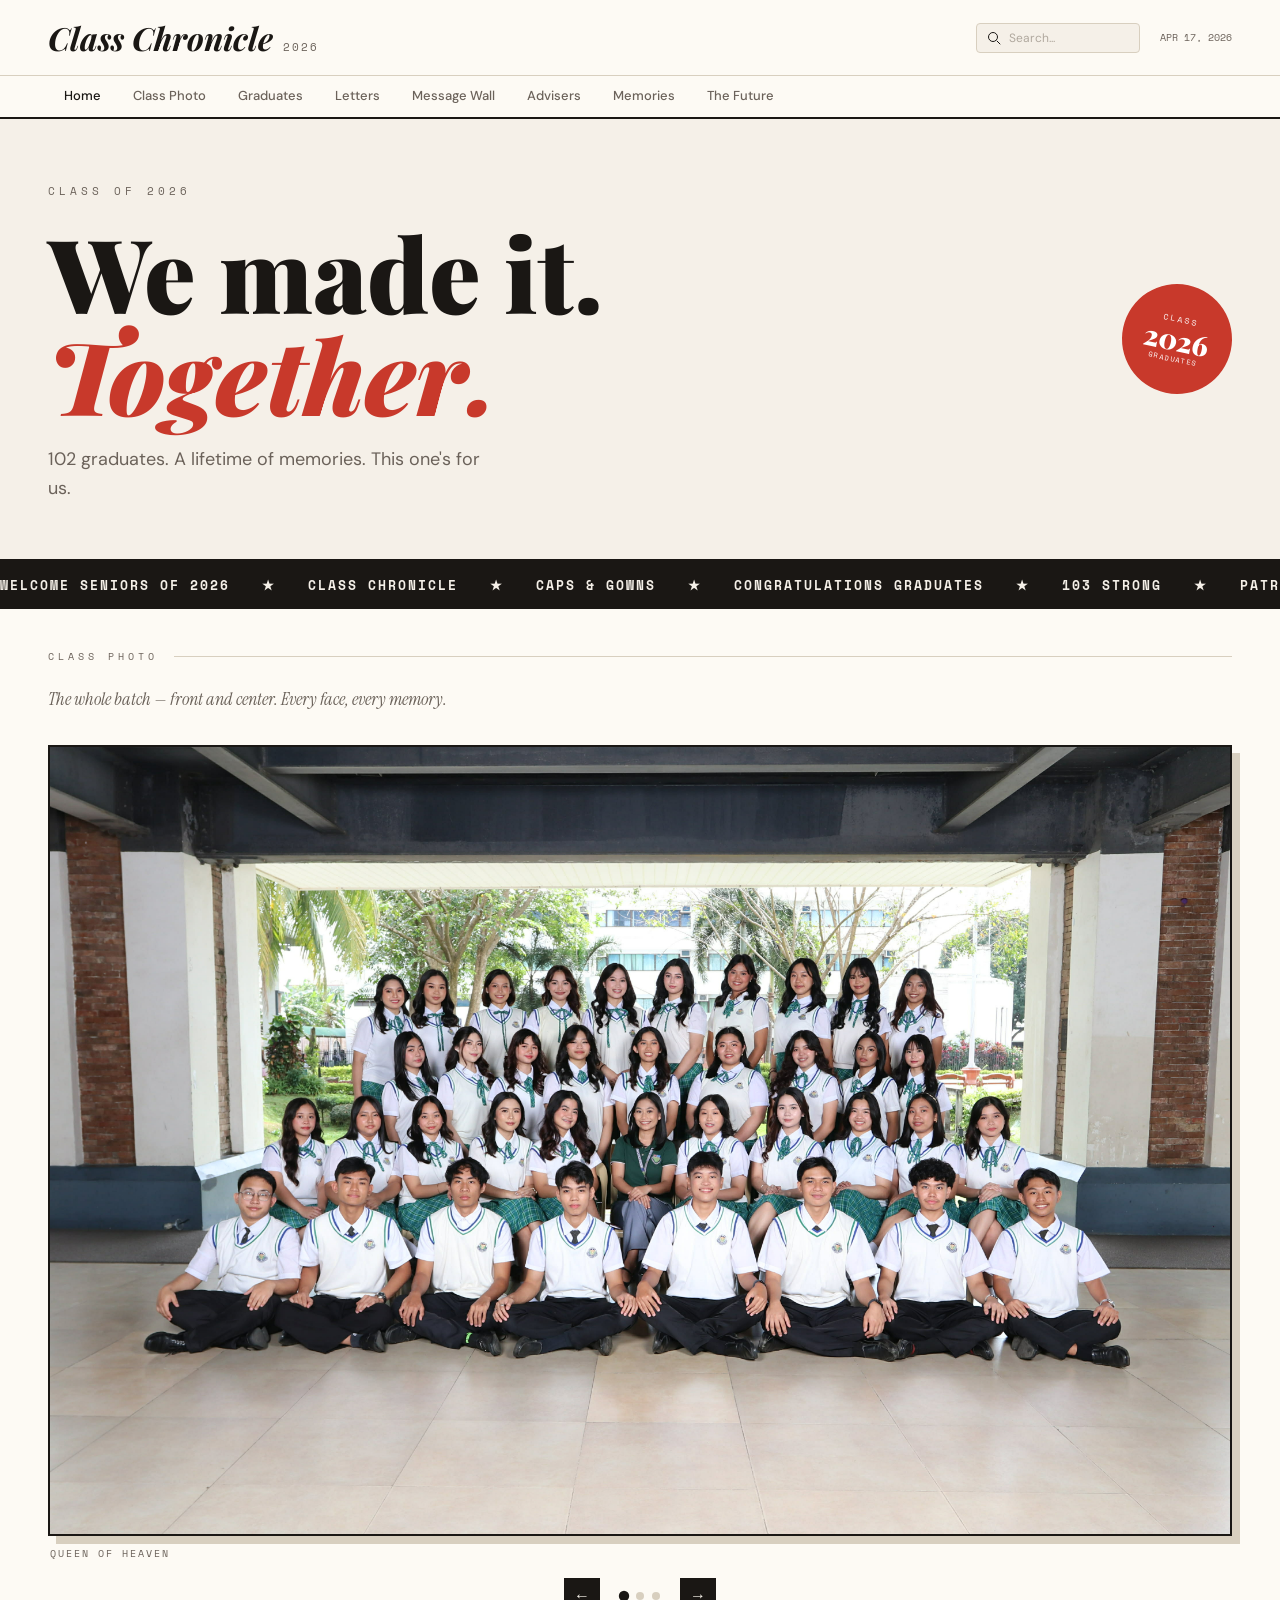
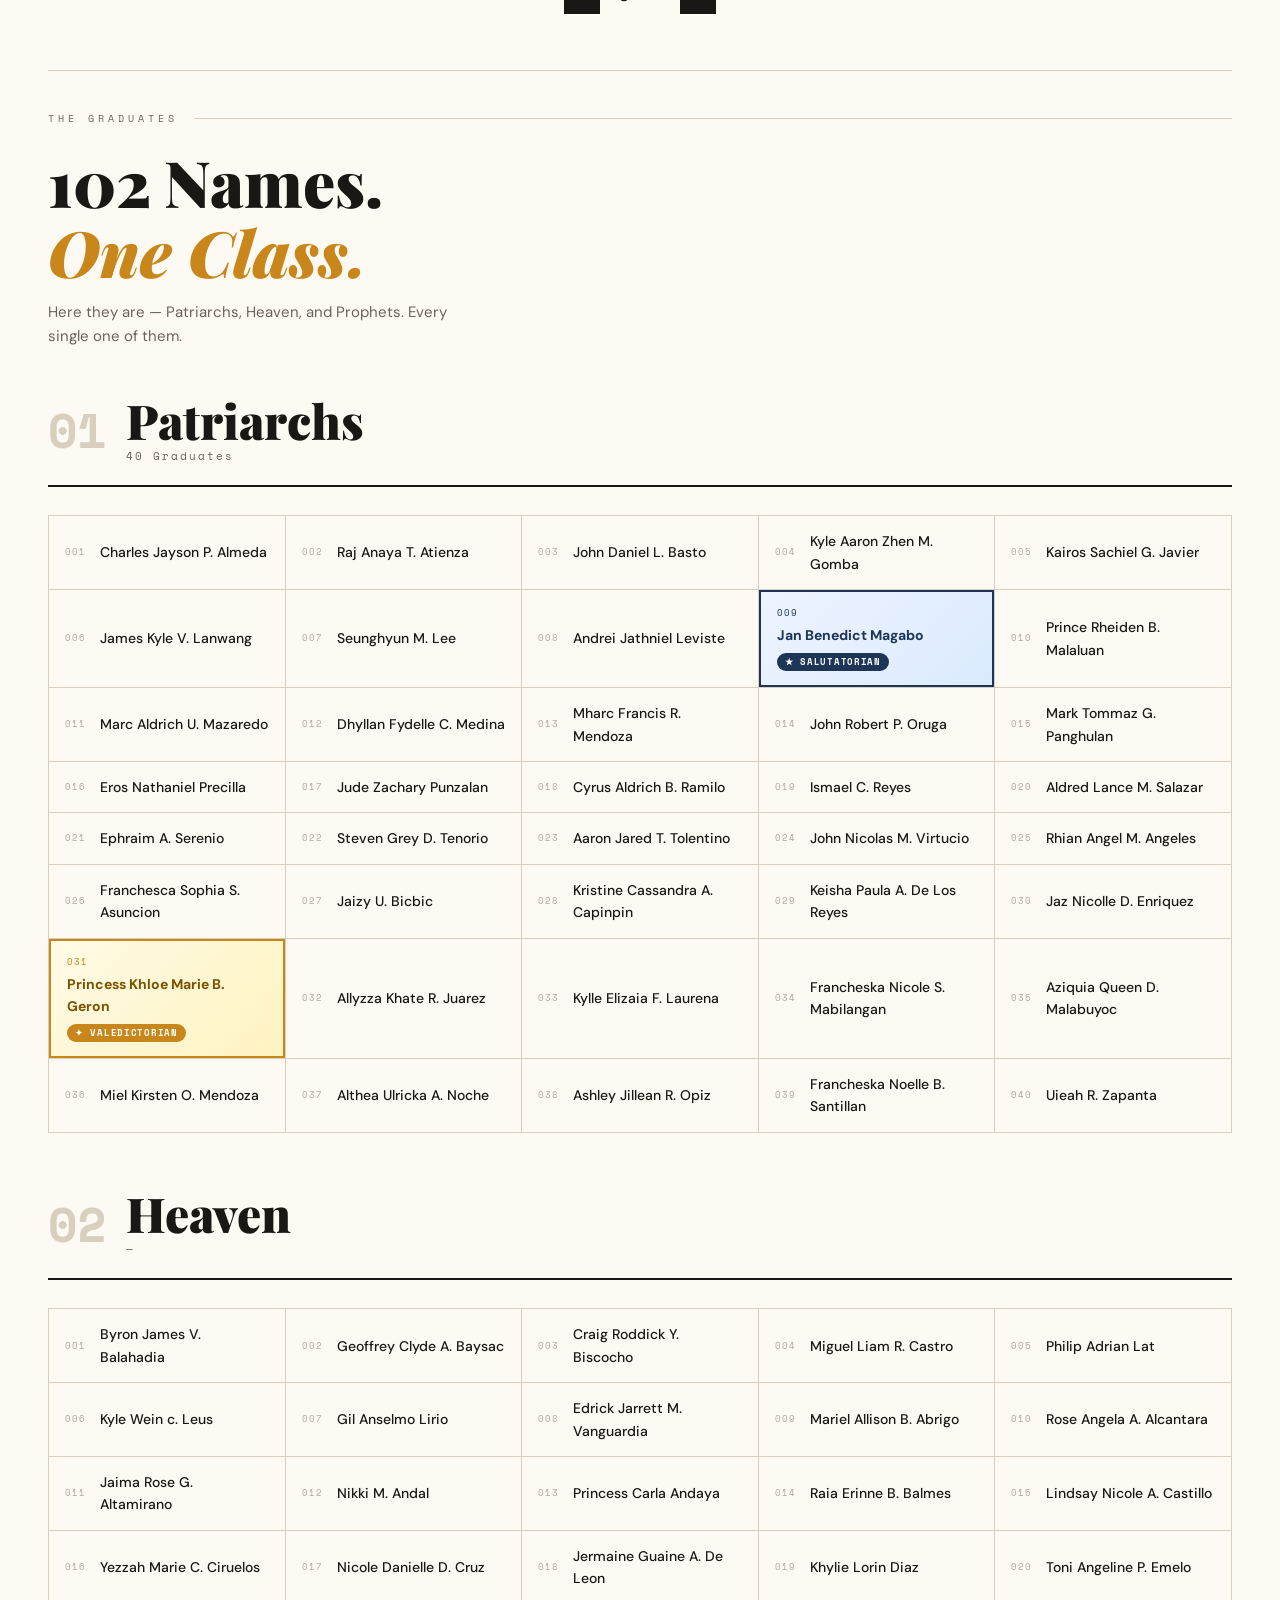
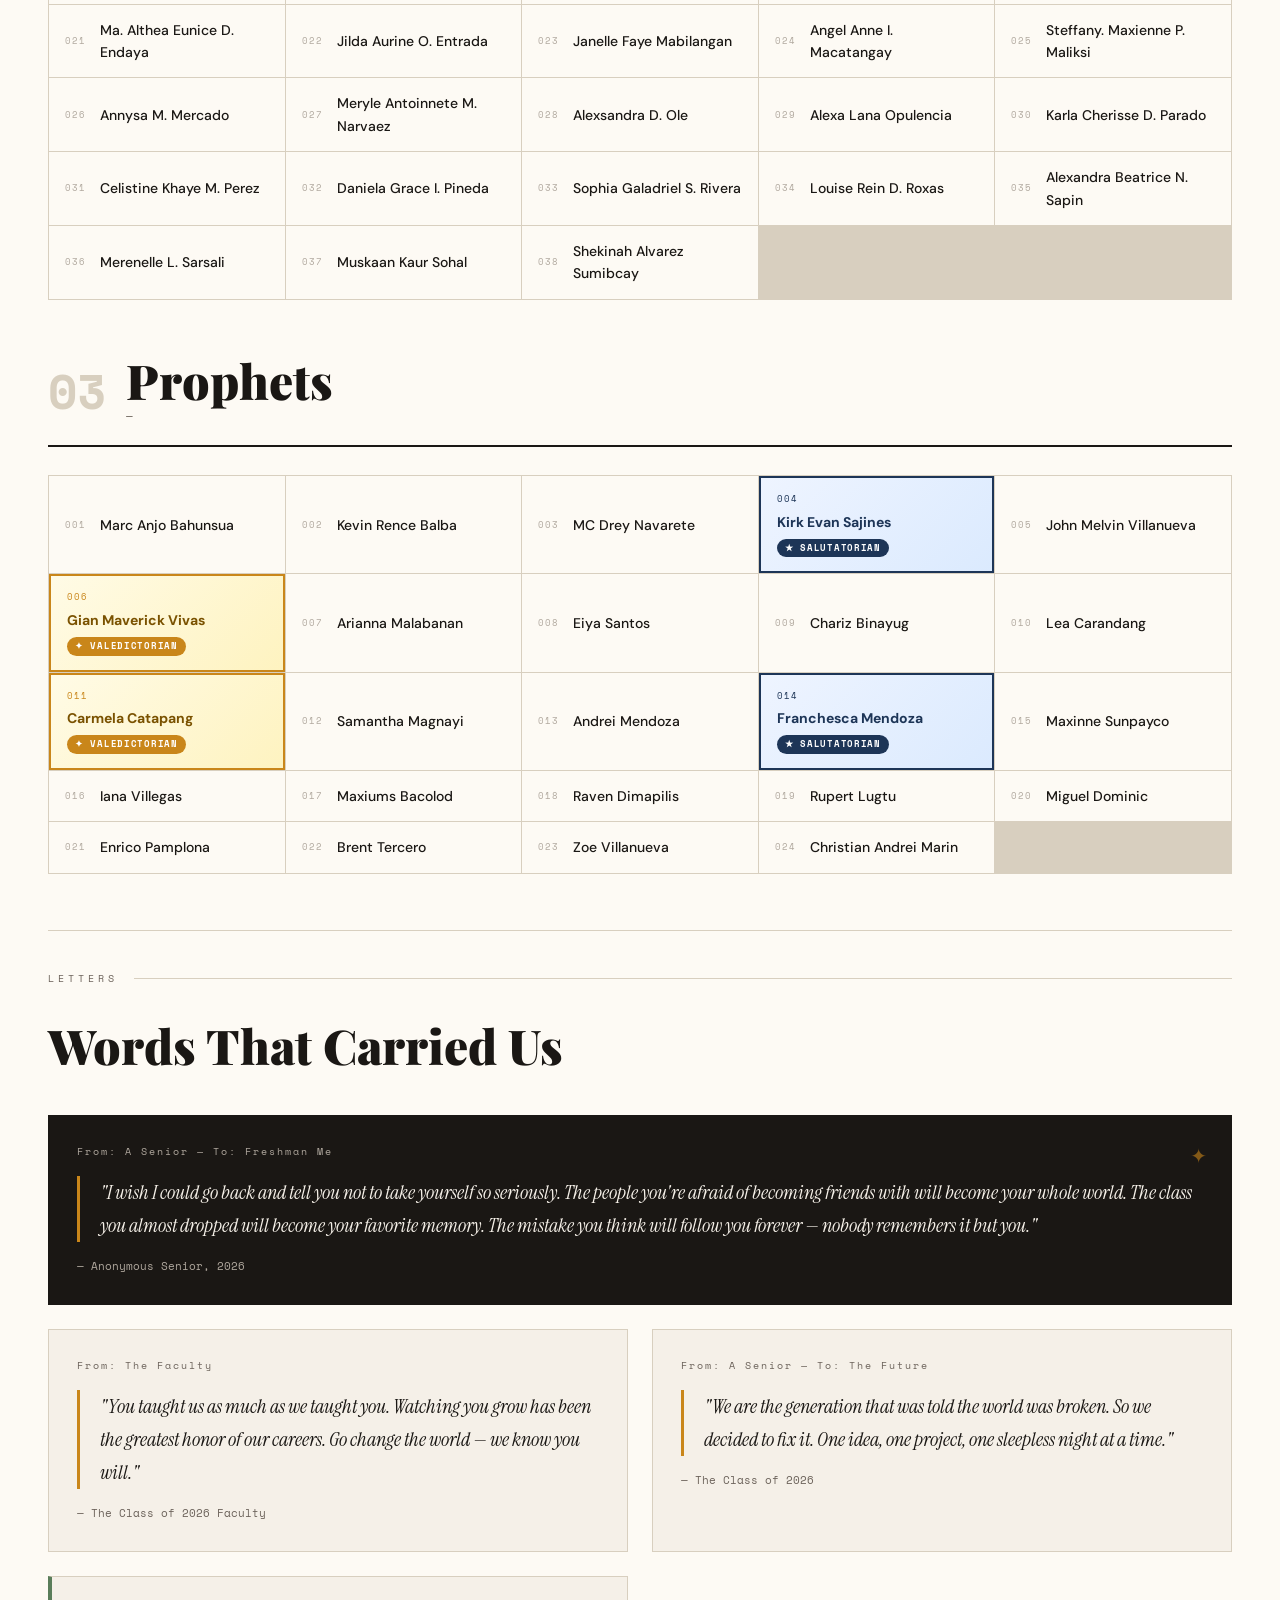
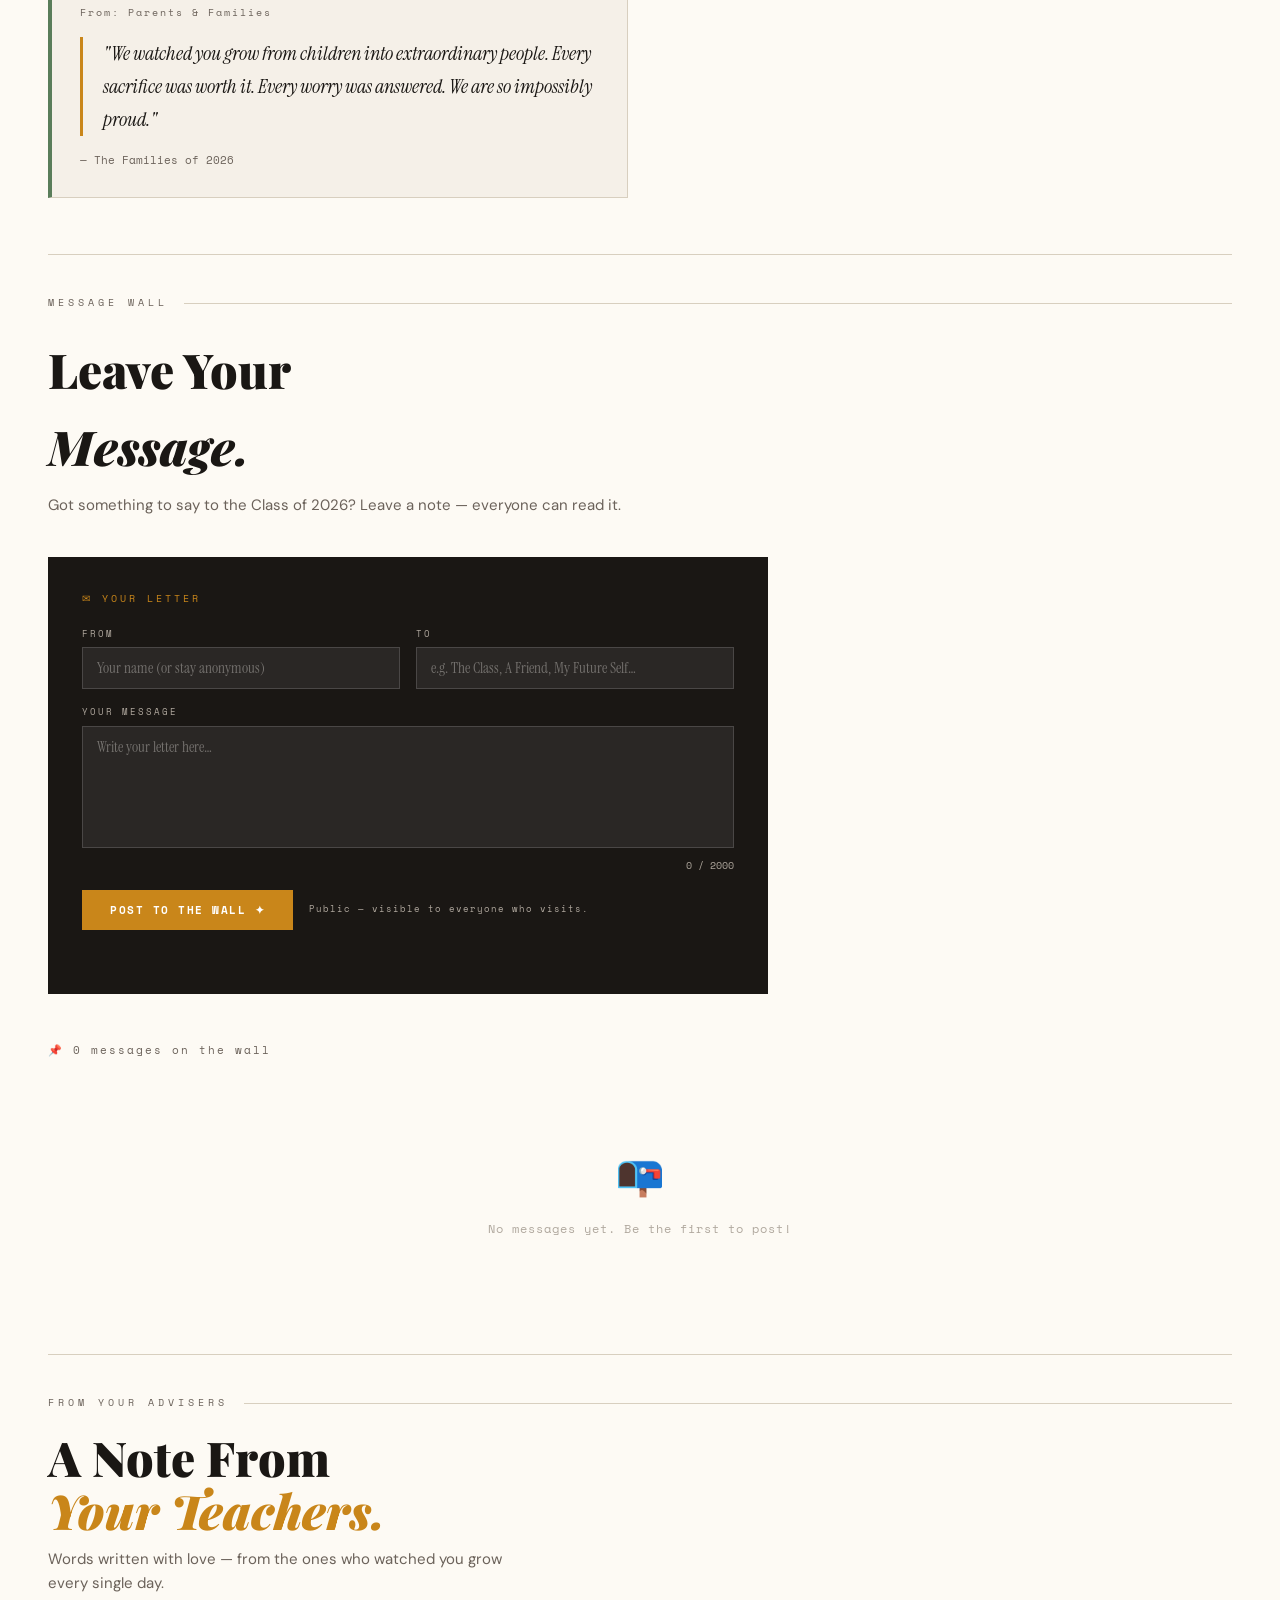
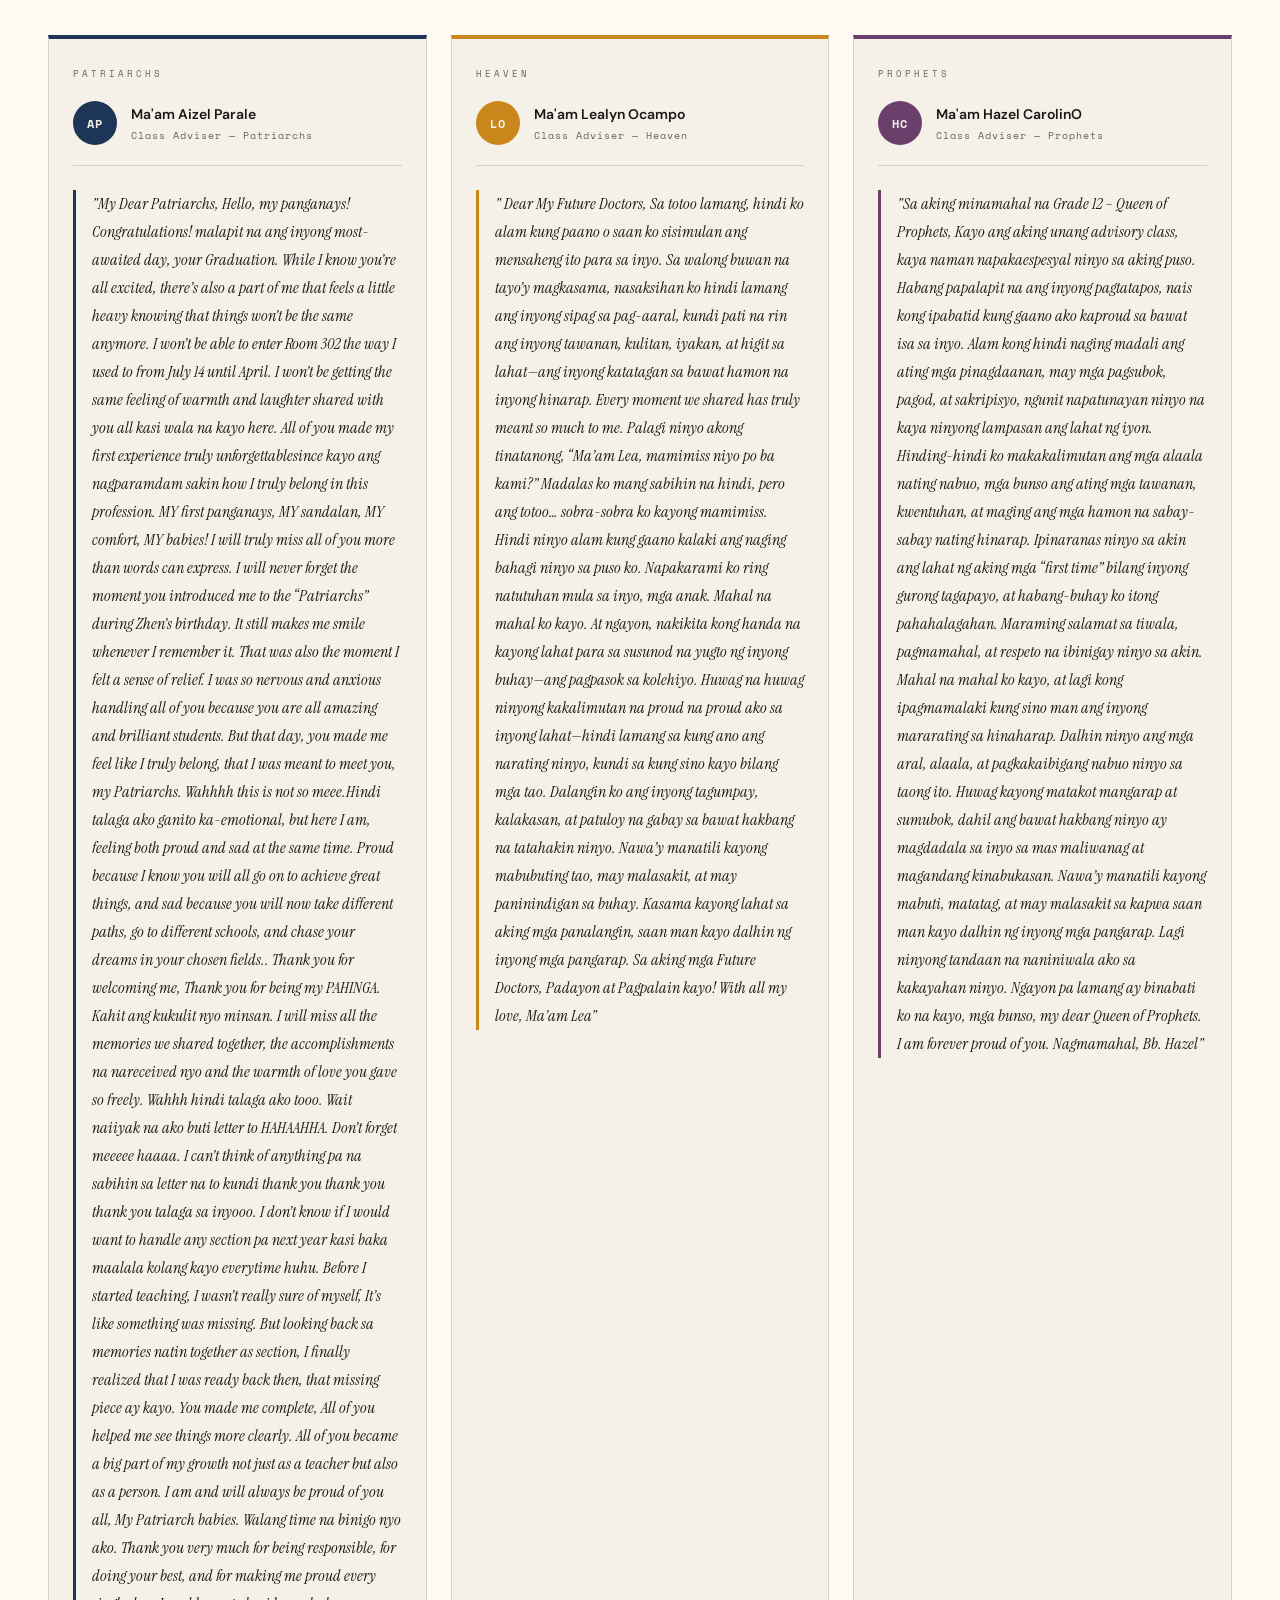
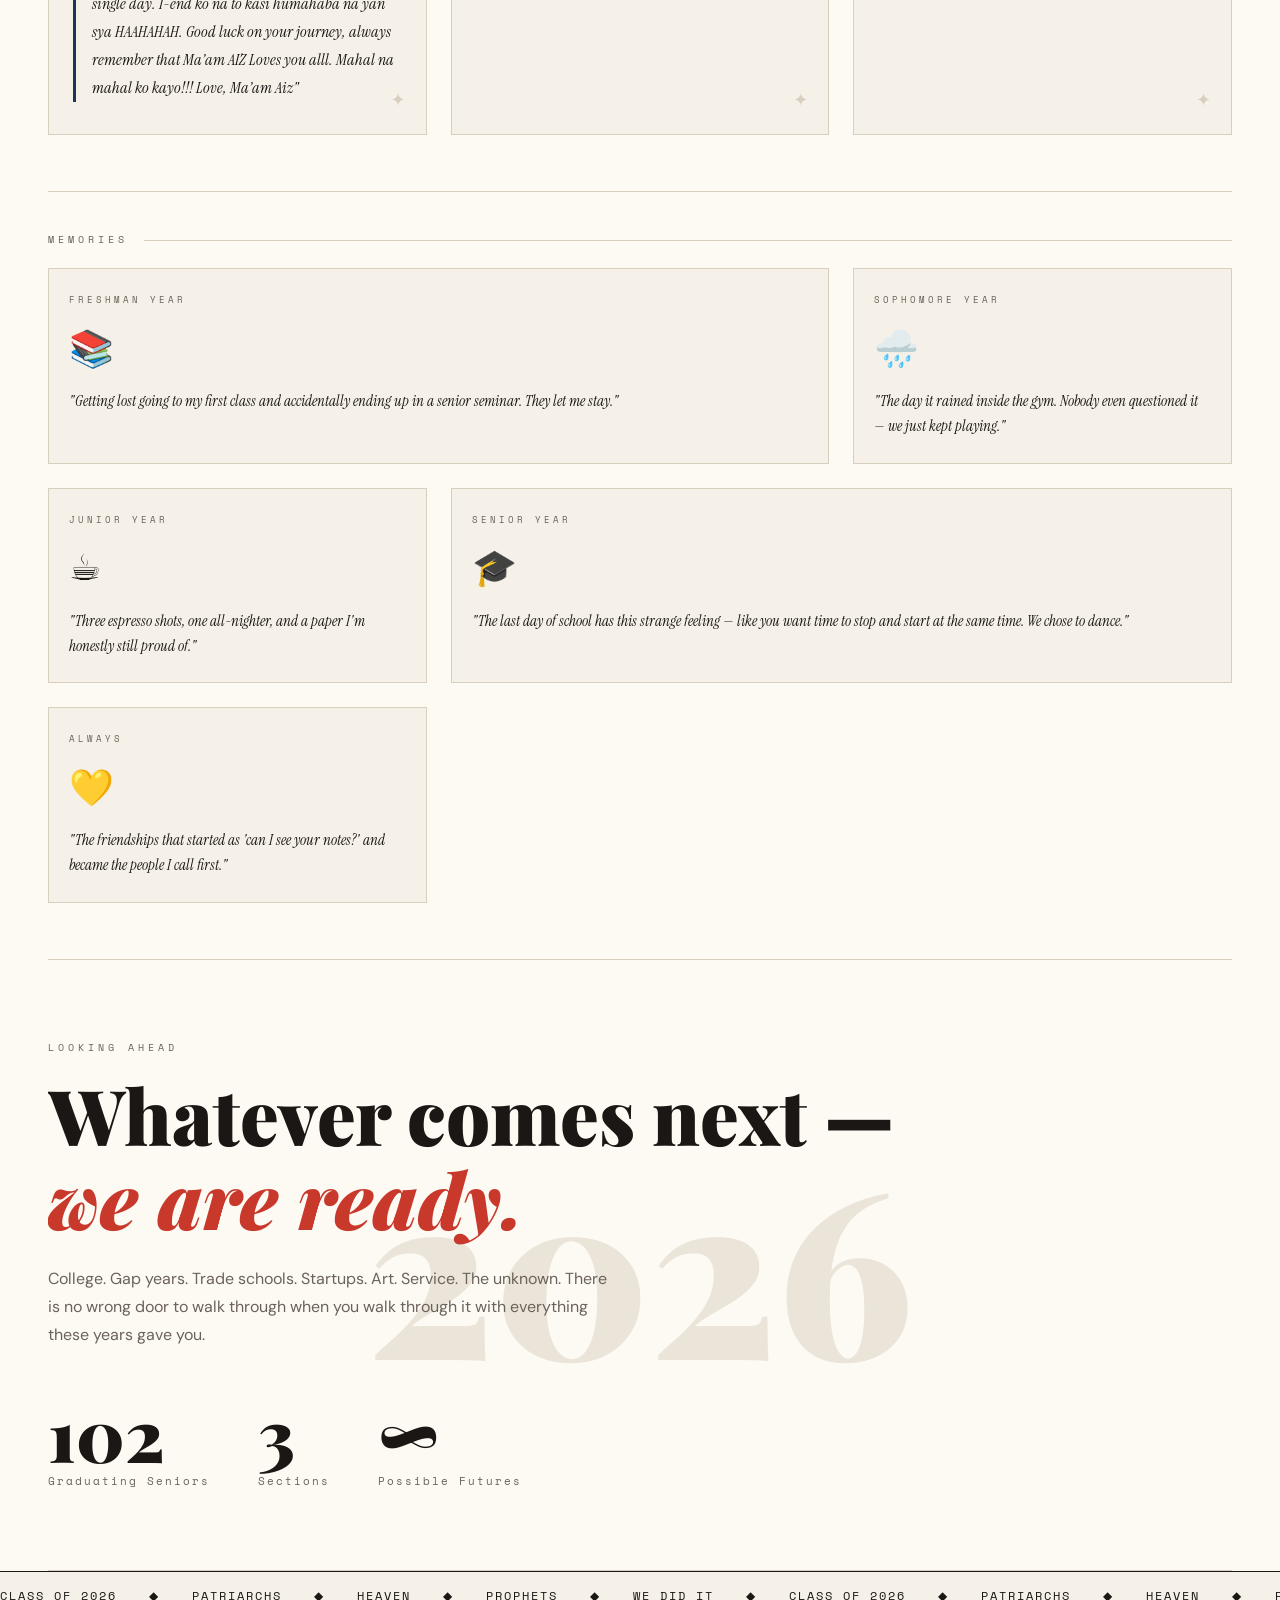
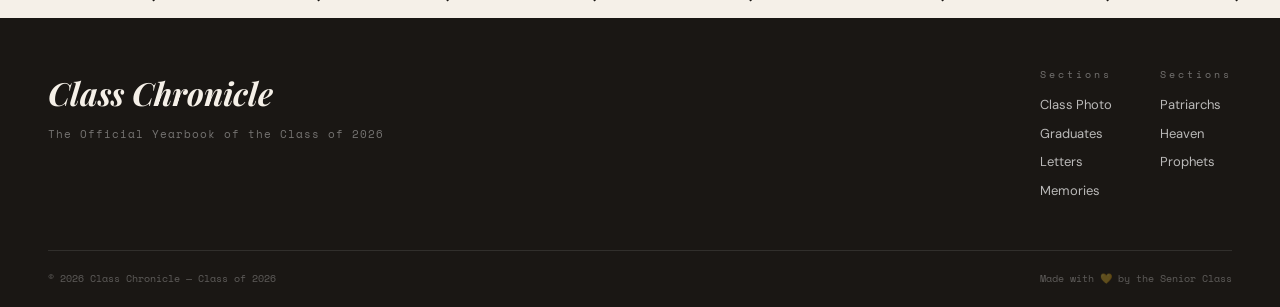
==== commit 55ec08fc: "Add files via upload" ====
--- a/index.html
+++ b/index.html
@@ -485,9 +485,9 @@
           </div>
           <div class="msg-form-field">
             <label class="msg-form-label" for="msg-body">Your Message</label>
-            <textarea class="msg-form-textarea" id="msg-body" placeholder="Write your letter here…" maxlength="500"
+            <textarea class="msg-form-textarea" id="msg-body" placeholder="Write your letter here…" maxlength="2000"
               rows="5"></textarea>
-            <div class="msg-form-counter"><span id="msg-char-count">0</span> / 500</div>
+            <div class="msg-form-counter"><span id="msg-char-count">0</span> / 2000</div>
           </div>
           <div class="msg-form-actions">
             <button class="msg-submit-btn" id="msg-submit-btn">Post to the Wall ✦</button>
